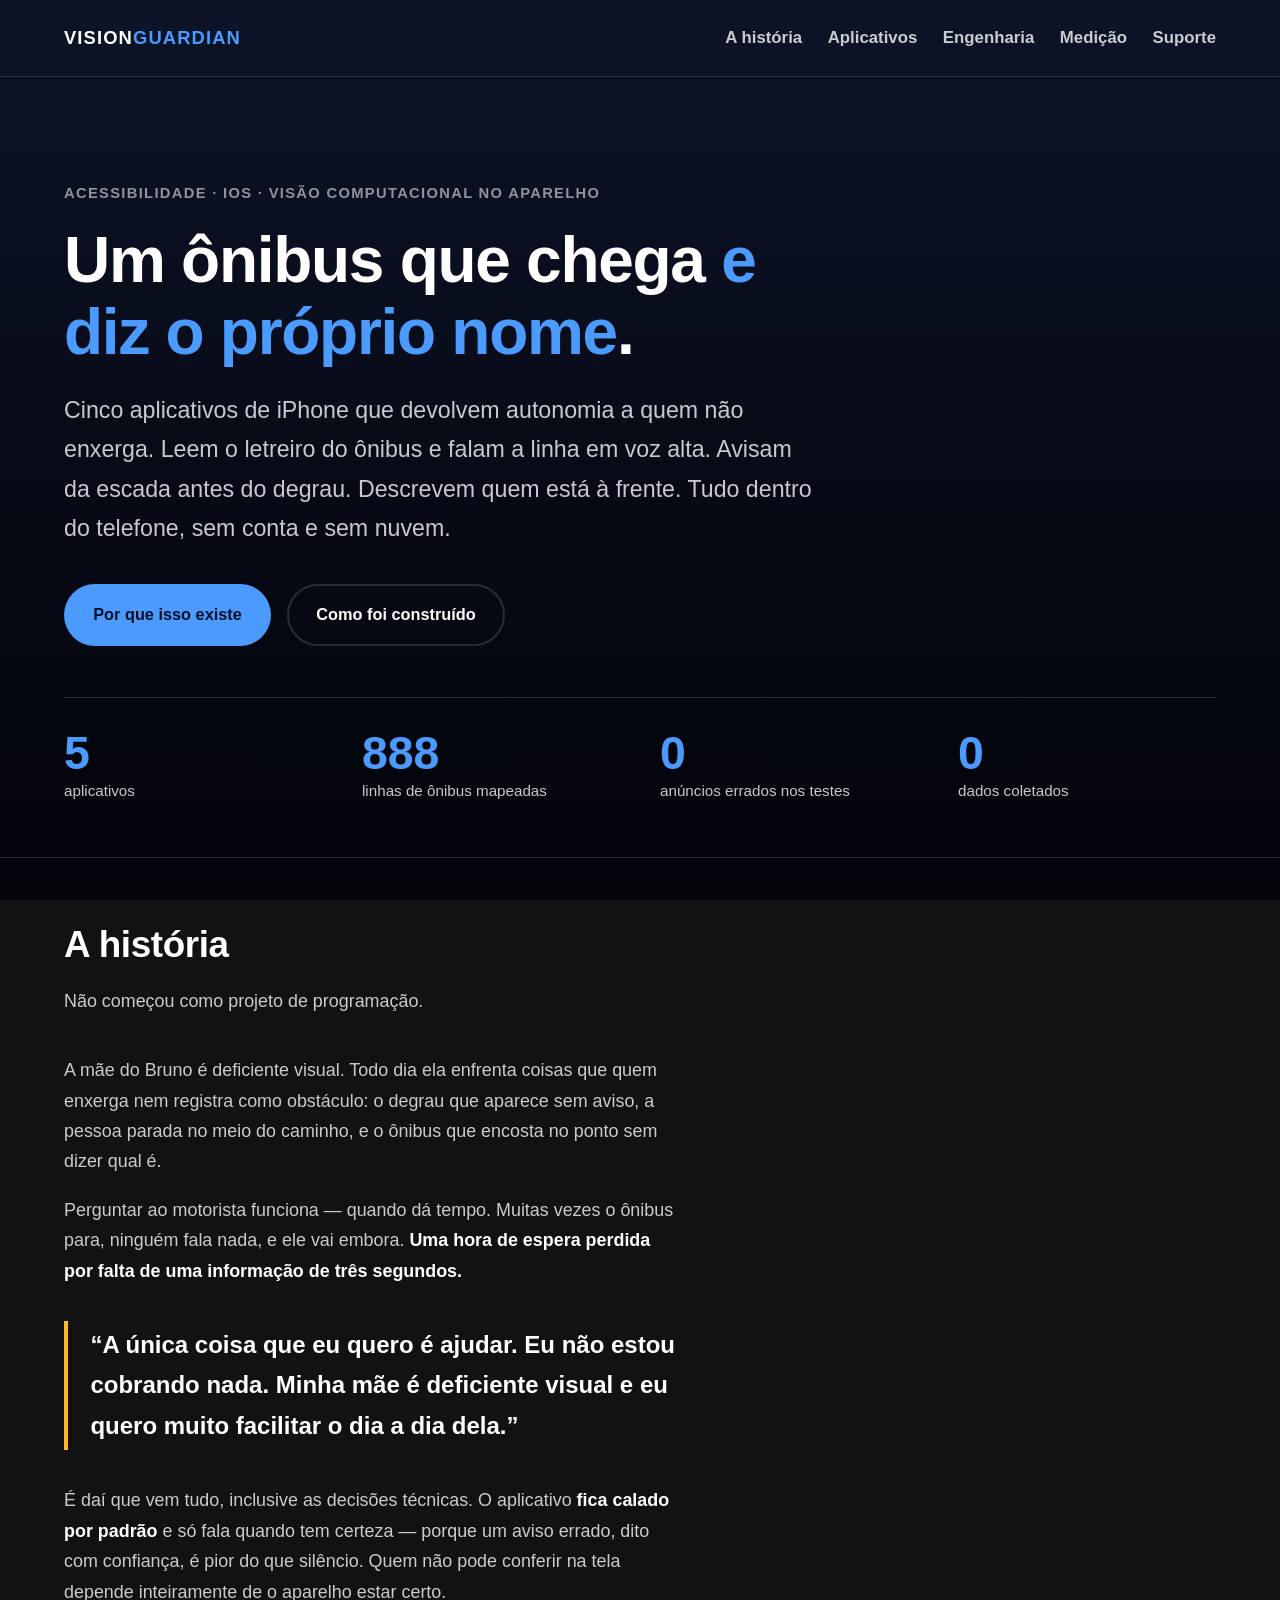
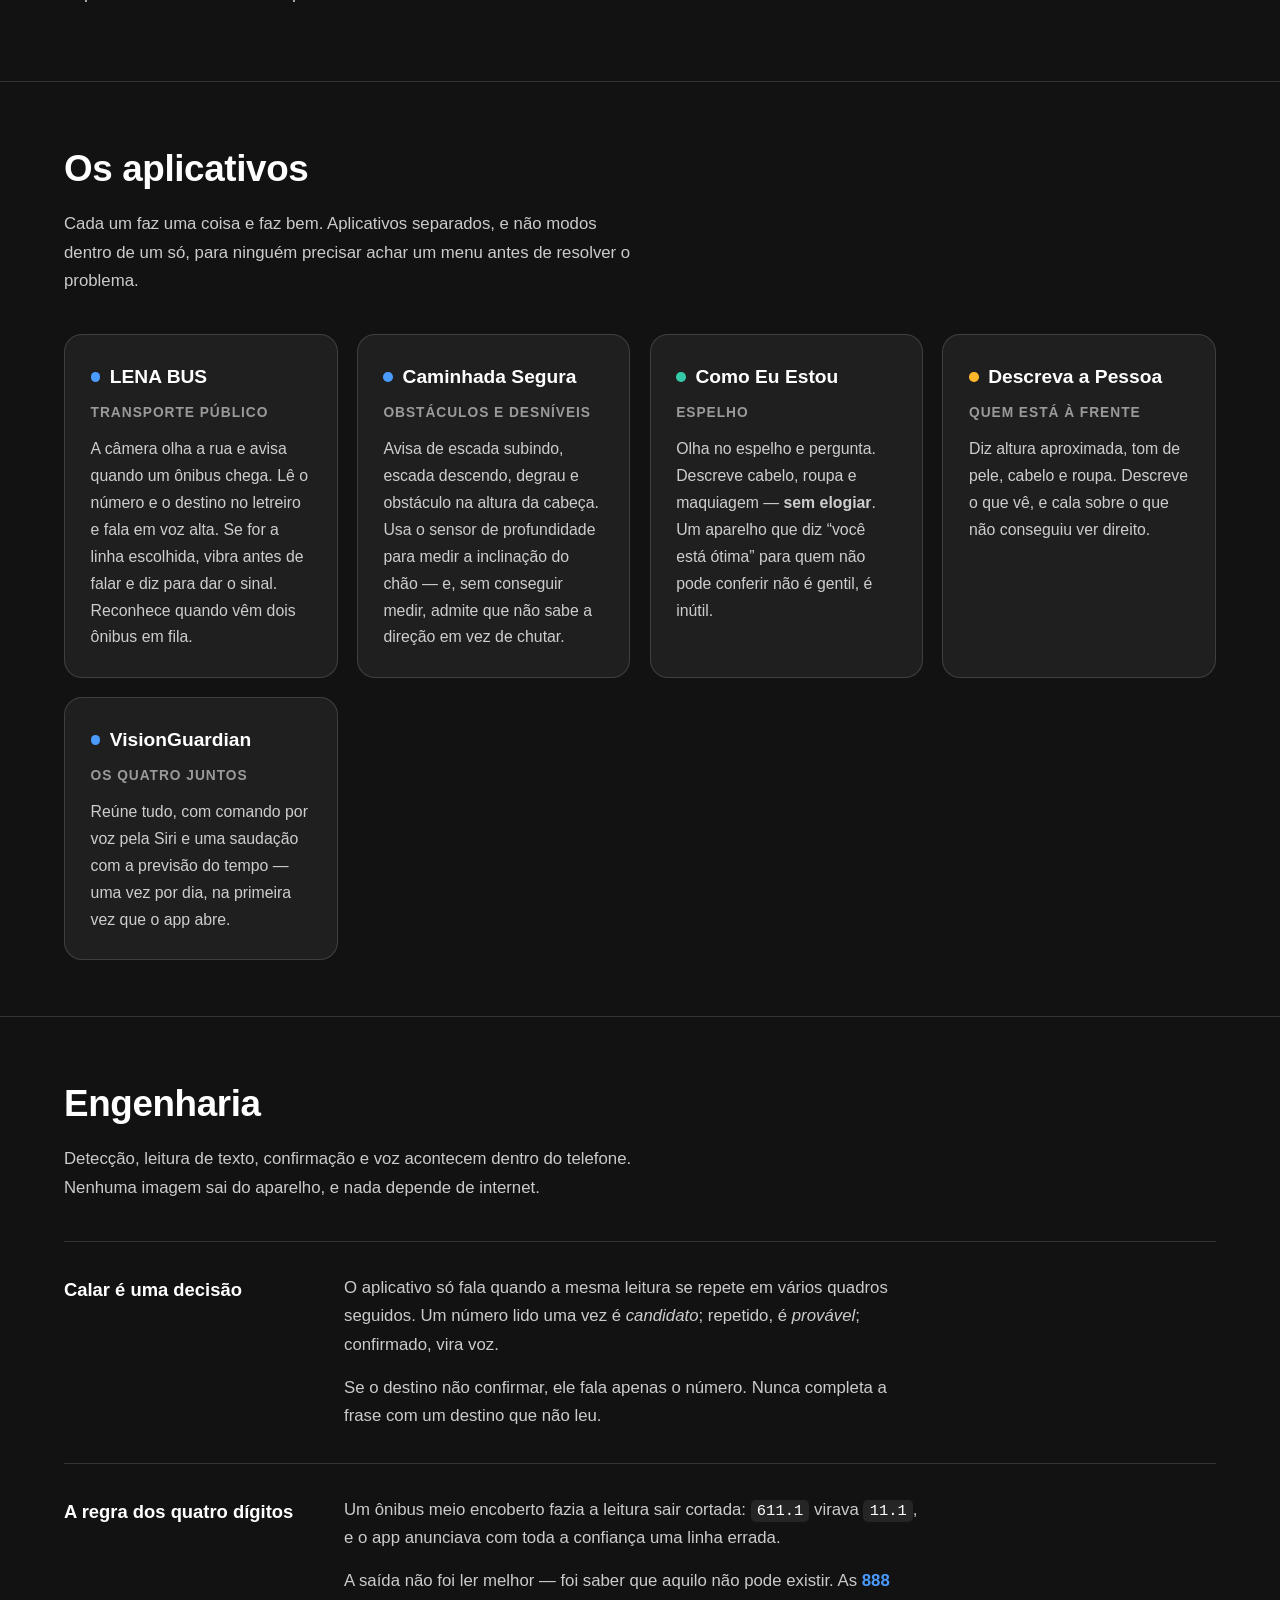
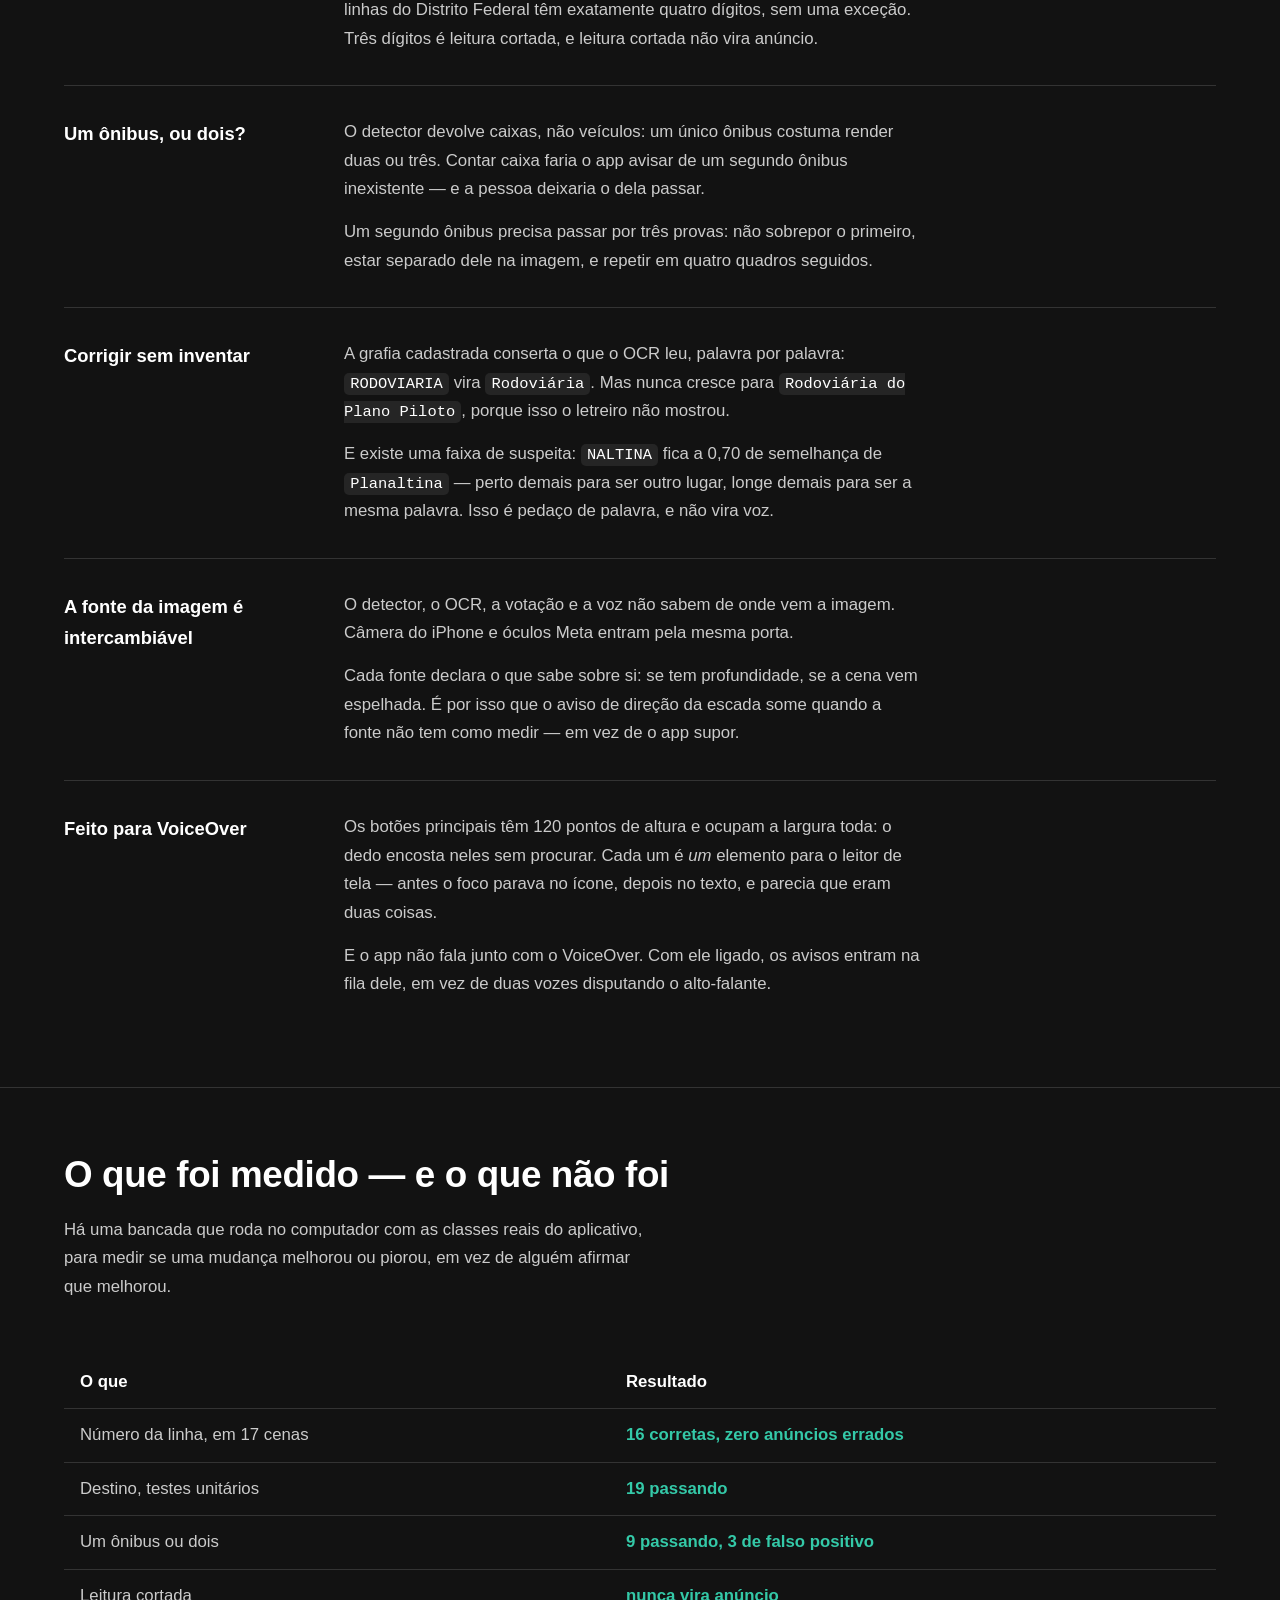
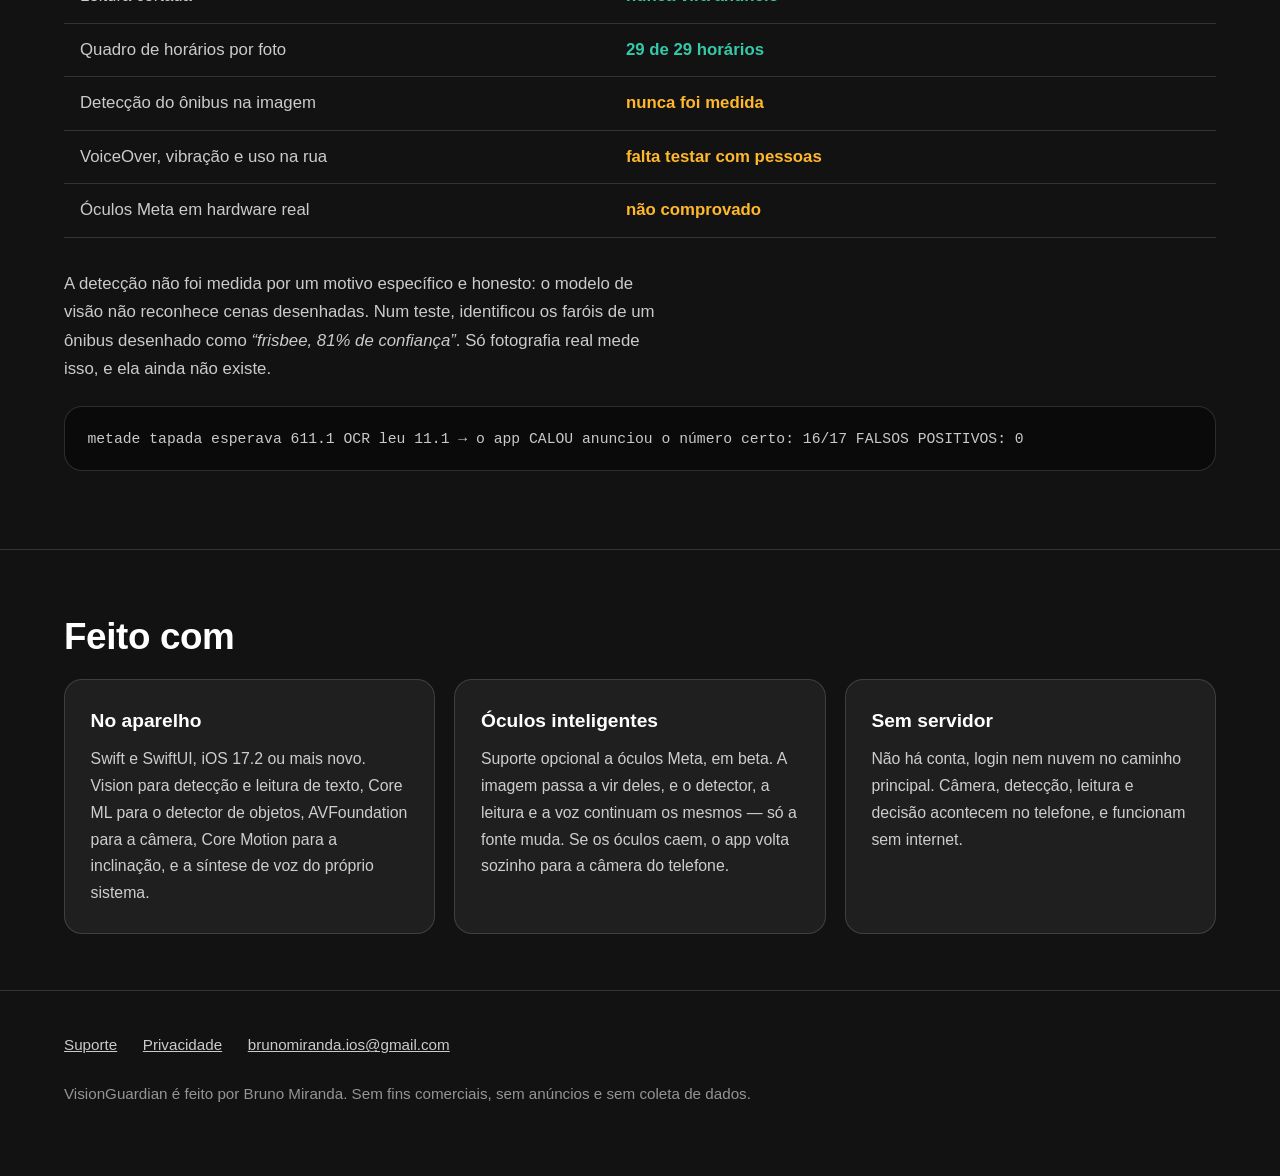
==== index.html @ 2cc9342e "Add files via upload" ====
<!doctype html>
<html lang="pt-BR">
<head>
<meta charset="utf-8">
<meta name="viewport" content="width=device-width, initial-scale=1">
<title>VisionGuardian — tecnologia que devolve autonomia a quem não enxerga</title>
<meta name="description" content="Cinco aplicativos iOS que identificam o ônibus que chega, avisam de escadas, descrevem pessoas e ajudam no espelho. Feitos por Bruno Miranda para a mãe dele.">
<meta name="color-scheme" content="dark">
<meta property="og:title" content="VisionGuardian">
<meta property="og:description" content="Cinco aplicativos iOS que devolvem autonomia a pessoas cegas.">
<link rel="stylesheet" href="estilo.css">
</head>
<body>

<a class="pular" href="#conteudo">Pular para o conteúdo</a>

<header class="topo">
  <div class="envelope">
    <a class="marca" href="/">VISION<span class="destaque">GUARDIAN</span></a>
    <nav aria-label="Principal">
      <ul>
        <li><a href="#historia">A história</a></li>
        <li><a href="#apps">Aplicativos</a></li>
        <li><a href="#engenharia">Engenharia</a></li>
        <li><a href="#medicao">Medição</a></li>
        <li><a href="suporte.html">Suporte</a></li>
      </ul>
    </nav>
  </div>
</header>

<main id="conteudo">

  <section class="abertura">
    <div class="envelope">
      <p class="etiqueta">Acessibilidade · iOS · Visão computacional no aparelho</p>
      <h1>Um ônibus que chega <span class="destaque">e diz o próprio nome</span>.</h1>
      <p class="conduz">
        Cinco aplicativos de iPhone que devolvem autonomia a quem não
        enxerga. Leem o letreiro do ônibus e falam a linha em voz
        alta. Avisam da escada antes do degrau. Descrevem quem está à
        frente. Tudo dentro do telefone, sem conta e sem nuvem.
      </p>
      <div class="botoes">
        <a class="botao botao-cheio" href="#historia">Por que isso existe</a>
        <a class="botao botao-vazio" href="#engenharia">Como foi construído</a>
      </div>

      <ul class="numeros" aria-label="Resumo do projeto">
        <li><strong>5</strong><span>aplicativos</span></li>
        <li><strong>888</strong><span>linhas de ônibus mapeadas</span></li>
        <li><strong>0</strong><span>anúncios errados nos testes</span></li>
        <li><strong>0</strong><span>dados coletados</span></li>
      </ul>
    </div>
  </section>

  <hr class="linha">

  <section id="historia" class="historia">
    <div class="envelope">
      <h2>A história</h2>
      <p class="subtitulo">Não começou como projeto de programação.</p>

      <p>
        A mãe do Bruno é deficiente visual. Todo dia ela enfrenta
        coisas que quem enxerga nem registra como obstáculo: o degrau
        que aparece sem aviso, a pessoa parada no meio do caminho, e
        o ônibus que encosta no ponto sem dizer qual é.
      </p>

      <p>
        Perguntar ao motorista funciona — quando dá tempo. Muitas
        vezes o ônibus para, ninguém fala nada, e ele vai embora.
        <strong>Uma hora de espera perdida por falta de uma
        informação de três segundos.</strong>
      </p>

      <blockquote class="citacao">
        “A única coisa que eu quero é ajudar. Eu não estou cobrando
        nada. Minha mãe é deficiente visual e eu quero muito
        facilitar o dia a dia dela.”
      </blockquote>

      <p>
        É daí que vem tudo, inclusive as decisões técnicas. O
        aplicativo <strong>fica calado por padrão</strong> e só fala
        quando tem certeza — porque um aviso errado, dito com
        confiança, é pior do que silêncio. Quem não pode conferir na
        tela depende inteiramente de o aparelho estar certo.
      </p>
    </div>
  </section>

  <hr class="linha">

  <section id="apps">
    <div class="envelope">
      <h2>Os aplicativos</h2>
      <p class="subtitulo">
        Cada um faz uma coisa e faz bem. Aplicativos separados, e não
        modos dentro de um só, para ninguém precisar achar um menu
        antes de resolver o problema.
      </p>

      <ul class="grade">
        <li class="cartao">
          <h3><span class="marcador m-azul" aria-hidden="true"></span> LENA BUS</h3>
          <p class="papel">Transporte público</p>
          <p>
            A câmera olha a rua e avisa quando um ônibus chega. Lê o
            número e o destino no letreiro e fala em voz alta. Se for
            a linha escolhida, vibra antes de falar e diz para dar o
            sinal. Reconhece quando vêm dois ônibus em fila.
          </p>
        </li>
        <li class="cartao">
          <h3><span class="marcador m-azul" aria-hidden="true"></span> Caminhada Segura</h3>
          <p class="papel">Obstáculos e desníveis</p>
          <p>
            Avisa de escada subindo, escada descendo, degrau e
            obstáculo na altura da cabeça. Usa o sensor de
            profundidade para medir a inclinação do chão — e, sem
            conseguir medir, admite que não sabe a direção em vez de
            chutar.
          </p>
        </li>
        <li class="cartao">
          <h3><span class="marcador m-verde" aria-hidden="true"></span> Como Eu Estou</h3>
          <p class="papel">Espelho</p>
          <p>
            Olha no espelho e pergunta. Descreve cabelo, roupa e
            maquiagem — <strong>sem elogiar</strong>. Um aparelho que
            diz “você está ótima” para quem não pode conferir não é
            gentil, é inútil.
          </p>
        </li>
        <li class="cartao">
          <h3><span class="marcador m-ambar" aria-hidden="true"></span> Descreva a Pessoa</h3>
          <p class="papel">Quem está à frente</p>
          <p>
            Diz altura aproximada, tom de pele, cabelo e roupa.
            Descreve o que vê, e cala sobre o que não conseguiu ver
            direito.
          </p>
        </li>
        <li class="cartao">
          <h3><span class="marcador m-azul" aria-hidden="true"></span> VisionGuardian</h3>
          <p class="papel">Os quatro juntos</p>
          <p>
            Reúne tudo, com comando por voz pela Siri e uma saudação
            com a previsão do tempo — uma vez por dia, na primeira
            vez que o app abre.
          </p>
        </li>
      </ul>
    </div>
  </section>

  <hr class="linha">

  <section id="engenharia">
    <div class="envelope">
      <h2>Engenharia</h2>
      <p class="subtitulo">
        Detecção, leitura de texto, confirmação e voz acontecem
        dentro do telefone. Nenhuma imagem sai do aparelho, e nada
        depende de internet.
      </p>

      <div class="decisao">
        <h3>Calar é uma decisão</h3>
        <div>
          <p>
            O aplicativo só fala quando a mesma leitura se repete em
            vários quadros seguidos. Um número lido uma vez é
            <em>candidato</em>; repetido, é <em>provável</em>;
            confirmado, vira voz.
          </p>
          <p>
            Se o destino não confirmar, ele fala apenas o número.
            Nunca completa a frase com um destino que não leu.
          </p>
        </div>
      </div>

      <div class="decisao">
        <h3>A regra dos quatro dígitos</h3>
        <div>
          <p>
            Um ônibus meio encoberto fazia a leitura sair cortada:
            <code>611.1</code> virava <code>11.1</code>, e o app
            anunciava com toda a confiança uma linha errada.
          </p>
          <p>
            A saída não foi ler melhor — foi saber que aquilo não pode
            existir. As <span class="numero">888</span> linhas do
            Distrito Federal têm exatamente quatro dígitos, sem uma
            exceção. Três dígitos é leitura cortada, e leitura cortada
            não vira anúncio.
          </p>
        </div>
      </div>

      <div class="decisao">
        <h3>Um ônibus, ou dois?</h3>
        <div>
          <p>
            O detector devolve caixas, não veículos: um único ônibus
            costuma render duas ou três. Contar caixa faria o app
            avisar de um segundo ônibus inexistente — e a pessoa
            deixaria o dela passar.
          </p>
          <p>
            Um segundo ônibus precisa passar por três provas: não
            sobrepor o primeiro, estar separado dele na imagem, e
            repetir em quatro quadros seguidos.
          </p>
        </div>
      </div>

      <div class="decisao">
        <h3>Corrigir sem inventar</h3>
        <div>
          <p>
            A grafia cadastrada conserta o que o OCR leu, palavra por
            palavra: <code>RODOVIARIA</code> vira
            <code>Rodoviária</code>. Mas nunca cresce para
            <code>Rodoviária do Plano Piloto</code>, porque isso o
            letreiro não mostrou.
          </p>
          <p>
            E existe uma faixa de suspeita: <code>NALTINA</code> fica
            a 0,70 de semelhança de <code>Planaltina</code> — perto
            demais para ser outro lugar, longe demais para ser a
            mesma palavra. Isso é pedaço de palavra, e não vira voz.
          </p>
        </div>
      </div>

      <div class="decisao">
        <h3>A fonte da imagem é intercambiável</h3>
        <div>
          <p>
            O detector, o OCR, a votação e a voz não sabem de onde
            vem a imagem. Câmera do iPhone e óculos Meta entram pela
            mesma porta.
          </p>
          <p>
            Cada fonte declara o que sabe sobre si: se tem
            profundidade, se a cena vem espelhada. É por isso que o
            aviso de direção da escada some quando a fonte não tem
            como medir — em vez de o app supor.
          </p>
        </div>
      </div>

      <div class="decisao">
        <h3>Feito para VoiceOver</h3>
        <div>
          <p>
            Os botões principais têm 120 pontos de altura e ocupam a
            largura toda: o dedo encosta neles sem procurar. Cada um
            é <em>um</em> elemento para o leitor de tela — antes o
            foco parava no ícone, depois no texto, e parecia que eram
            duas coisas.
          </p>
          <p>
            E o app não fala junto com o VoiceOver. Com ele ligado,
            os avisos entram na fila dele, em vez de duas vozes
            disputando o alto-falante.
          </p>
        </div>
      </div>
    </div>
  </section>

  <hr class="linha">

  <section id="medicao">
    <div class="envelope">
      <h2>O que foi medido — e o que não foi</h2>
      <p class="subtitulo">
        Há uma bancada que roda no computador com as classes reais do
        aplicativo, para medir se uma mudança melhorou ou piorou, em
        vez de alguém afirmar que melhorou.
      </p>

      <div class="rolagem">
        <table>
          <thead>
            <tr><th scope="col">O que</th><th scope="col">Resultado</th></tr>
          </thead>
          <tbody>
            <tr><td>Número da linha, em 17 cenas</td><td class="certo">16 corretas, zero anúncios errados</td></tr>
            <tr><td>Destino, testes unitários</td><td class="certo">19 passando</td></tr>
            <tr><td>Um ônibus ou dois</td><td class="certo">9 passando, 3 de falso positivo</td></tr>
            <tr><td>Leitura cortada</td><td class="certo">nunca vira anúncio</td></tr>
            <tr><td>Quadro de horários por foto</td><td class="certo">29 de 29 horários</td></tr>
            <tr><td>Detecção do ônibus na imagem</td><td class="falta">nunca foi medida</td></tr>
            <tr><td>VoiceOver, vibração e uso na rua</td><td class="falta">falta testar com pessoas</td></tr>
            <tr><td>Óculos Meta em hardware real</td><td class="falta">não comprovado</td></tr>
          </tbody>
        </table>
      </div>

      <p style="max-width:64ch; color:var(--apoio); margin-top:2rem;">
        A detecção não foi medida por um motivo específico e honesto:
        o modelo de visão não reconhece cenas desenhadas. Num teste,
        identificou os faróis de um ônibus desenhado como
        <em>“frisbee, 81% de confiança”</em>. Só fotografia real mede
        isso, e ela ainda não existe.
      </p>

      <div class="saida">
metade tapada     esperava 611.1     OCR leu 11.1     →  o app CALOU

anunciou o número certo:   16/17
FALSOS POSITIVOS:          0
      </div>
    </div>
  </section>

  <hr class="linha">

  <section id="tecnico">
    <div class="envelope">
      <h2>Feito com</h2>
      <ul class="grade">
        <li class="cartao">
          <h3>No aparelho</h3>
          <p>
            Swift e SwiftUI, iOS 17.2 ou mais novo. Vision para
            detecção e leitura de texto, Core ML para o detector de
            objetos, AVFoundation para a câmera, Core Motion para a
            inclinação, e a síntese de voz do próprio sistema.
          </p>
        </li>
        <li class="cartao">
          <h3>Óculos inteligentes</h3>
          <p>
            Suporte opcional a óculos Meta, em beta. A imagem passa a
            vir deles, e o detector, a leitura e a voz continuam os
            mesmos — só a fonte muda. Se os óculos caem, o app volta
            sozinho para a câmera do telefone.
          </p>
        </li>
        <li class="cartao">
          <h3>Sem servidor</h3>
          <p>
            Não há conta, login nem nuvem no caminho principal.
            Câmera, detecção, leitura e decisão acontecem no
            telefone, e funcionam sem internet.
          </p>
        </li>
      </ul>
    </div>
  </section>

</main>

<footer class="rodape">
  <div class="envelope">
    <ul>
      <li><a href="suporte.html">Suporte</a></li>
      <li><a href="privacy.html">Privacidade</a></li>
      <li><a href="mailto:brunomiranda.ios@gmail.com">brunomiranda.ios@gmail.com</a></li>
    </ul>
    <p>
      VisionGuardian é feito por Bruno Miranda. Sem fins comerciais,
      sem anúncios e sem coleta de dados.
    </p>
  </div>
</footer>

</body>
</html>
---- estilo.css ----
/* =====================================
   LENA BUS — estilo do site
   =====================================

   Um site sobre acessibilidade que não fosse acessível
   seria uma contradição. Então: contraste alto, foco
   visível, ordem de leitura que faz sentido sem enxergar,
   e nada que dependa só de cor.
*/

:root {
  --ceu-topo: #0d1428;
  --ceu-meio: #070a16;
  --ceu-fim:  #03040a;

  --texto:    #ffffff;
  --apoio:    rgba(255, 255, 255, 0.78);
  --fraco:    rgba(255, 255, 255, 0.55);

  --azul:     #4b9bff;
  --verde:    #34c9a8;
  --ambar:    #ffb829;

  --cartao:   rgba(255, 255, 255, 0.06);
  --borda:    rgba(255, 255, 255, 0.14);

  --largura:  min(72rem, 92vw);
  --raio:     18px;
}

* { box-sizing: border-box; }

html { scroll-behavior: smooth; }

@media (prefers-reduced-motion: reduce) {
  html { scroll-behavior: auto; }
  * { animation: none !important; transition: none !important; }
}

body {
  margin: 0;
  background: linear-gradient(180deg,
    var(--ceu-topo) 0%,
    var(--ceu-meio) 55%,
    var(--ceu-fim) 100%) no-repeat;
  background-attachment: fixed;
  color: var(--texto);
  font-family: -apple-system, BlinkMacSystemFont, "Segoe UI",
               Roboto, "Helvetica Neue", Arial, sans-serif;
  font-size: 1.05rem;
  line-height: 1.7;
  -webkit-font-smoothing: antialiased;
}

/* O primeiro elemento focável leva direto ao conteúdo.
   Quem navega por teclado ou leitor de tela não precisa
   passar pelo menu inteiro em toda página. */
.pular {
  position: absolute;
  left: -9999px;
  top: 0;
  background: var(--azul);
  color: #001026;
  padding: 0.9rem 1.4rem;
  font-weight: 700;
  border-radius: 0 0 var(--raio) 0;
  z-index: 100;
}
.pular:focus { left: 0; }

:focus-visible {
  outline: 3px solid var(--ambar);
  outline-offset: 3px;
  border-radius: 4px;
}

.envelope { width: var(--largura); margin: 0 auto; }

/* ---------- CABECALHO ---------- */

.topo {
  padding: 1.4rem 0;
  border-bottom: 1px solid var(--borda);
}

.topo .envelope {
  display: flex;
  flex-wrap: wrap;
  gap: 1rem 2rem;
  align-items: center;
  justify-content: space-between;
}

.marca {
  font-weight: 800;
  font-size: 1.15rem;
  letter-spacing: 0.06em;
  color: var(--texto);
  text-decoration: none;
}

.topo nav ul {
  display: flex;
  flex-wrap: wrap;
  gap: 1.6rem;
  list-style: none;
  margin: 0;
  padding: 0;
}

.topo nav a {
  color: var(--apoio);
  text-decoration: none;
  font-weight: 600;
  padding: 0.3rem 0;
  border-bottom: 2px solid transparent;
}

.topo nav a:hover,
.topo nav a:focus-visible { color: var(--texto); border-bottom-color: var(--azul); }

/* ---------- ABERTURA ---------- */

.abertura { padding: clamp(3rem, 9vw, 6.5rem) 0 3.5rem; }

.abertura h1 {
  font-size: clamp(2.2rem, 6.5vw, 4rem);
  line-height: 1.12;
  margin: 0 0 1.4rem;
  font-weight: 800;
  letter-spacing: -0.02em;
  max-width: 20ch;
}

.abertura .conduz {
  font-size: clamp(1.15rem, 2.4vw, 1.45rem);
  color: var(--apoio);
  max-width: 58ch;
  margin: 0 0 2.2rem;
}

.destaque { color: var(--azul); }

.botoes { display: flex; flex-wrap: wrap; gap: 1rem; }

.botao {
  display: inline-block;
  padding: 0.95rem 1.7rem;
  border-radius: 999px;
  font-weight: 700;
  text-decoration: none;
  border: 2px solid transparent;
  font-size: 1.02rem;
}

.botao-cheio { background: var(--azul); color: #001026; }
.botao-cheio:hover, .botao-cheio:focus-visible { background: #6fb0ff; }

.botao-vazio { border-color: var(--borda); color: var(--texto); }
.botao-vazio:hover, .botao-vazio:focus-visible { border-color: var(--azul); }

/* ---------- SECOES ---------- */

section { padding: 3.5rem 0; }

section > .envelope > h2 {
  font-size: clamp(1.6rem, 3.4vw, 2.3rem);
  margin: 0 0 0.6rem;
  letter-spacing: -0.01em;
}

.subtitulo {
  color: var(--apoio);
  max-width: 62ch;
  margin: 0 0 2.4rem;
}

.linha { border: 0; border-top: 1px solid var(--borda); margin: 0; }

/* ---------- HISTORIA ---------- */

.historia p {
  max-width: 62ch;
  font-size: 1.12rem;
  color: var(--apoio);
}

.historia p strong { color: var(--texto); font-weight: 600; }

.citacao {
  border-left: 4px solid var(--ambar);
  padding: 0.2rem 0 0.2rem 1.4rem;
  margin: 2.2rem 0;
  font-size: clamp(1.15rem, 2.6vw, 1.5rem);
  color: var(--texto);
  font-weight: 600;
  max-width: 46ch;
}

/* ---------- GRADE ---------- */

.grade {
  display: grid;
  gap: 1.2rem;
  grid-template-columns: repeat(auto-fit, minmax(min(100%, 17rem), 1fr));
  list-style: none;
  padding: 0;
  margin: 0;
}

.cartao {
  background: var(--cartao);
  border: 1px solid var(--borda);
  border-radius: var(--raio);
  padding: 1.6rem;
}

.cartao h3 {
  margin: 0 0 0.5rem;
  font-size: 1.2rem;
  display: flex;
  align-items: center;
  gap: 0.6rem;
}

.cartao p { margin: 0; color: var(--apoio); font-size: 0.99rem; }

.marcador {
  width: 0.6rem; height: 0.6rem; border-radius: 50%;
  flex: 0 0 auto;
}
.m-azul  { background: var(--azul); }
.m-verde { background: var(--verde); }
.m-ambar { background: var(--ambar); }

/* ---------- DECISOES ---------- */

.decisao {
  border-top: 1px solid var(--borda);
  padding: 2rem 0;
  display: grid;
  gap: 0.6rem 2.5rem;
  grid-template-columns: minmax(0, 1fr);
}

@media (min-width: 46rem) {
  .decisao { grid-template-columns: minmax(0, 15rem) minmax(0, 1fr); }
}

.decisao h3 { margin: 0; font-size: 1.15rem; }
.decisao p { margin: 0; color: var(--apoio); max-width: 62ch; }
.decisao p + p { margin-top: 0.9rem; }

.numero {
  font-variant-numeric: tabular-nums;
  font-weight: 800;
  color: var(--azul);
}

/* ---------- TABELA ---------- */

.rolagem { overflow-x: auto; }

table {
  border-collapse: collapse;
  width: 100%;
  min-width: 30rem;
  margin-top: 1rem;
}

th, td {
  text-align: left;
  padding: 0.75rem 1rem;
  border-bottom: 1px solid var(--borda);
}

th { color: var(--texto); font-weight: 700; }
td { color: var(--apoio); }
td.certo { color: var(--verde); font-weight: 600; }
td.falta { color: var(--ambar); font-weight: 600; }

/* ---------- CODIGO ---------- */

.saida {
  background: rgba(0, 0, 0, 0.42);
  border: 1px solid var(--borda);
  border-radius: var(--raio);
  padding: 1.2rem 1.4rem;
  overflow-x: auto;
  font-family: ui-monospace, SFMono-Regular, Menlo, Consolas, monospace;
  font-size: 0.92rem;
  line-height: 1.65;
  color: var(--apoio);
  margin: 1.4rem 0;
}

/* ---------- RODAPE ---------- */

.rodape {
  border-top: 1px solid var(--borda);
  padding: 2.6rem 0 3.4rem;
  color: var(--fraco);
  font-size: 0.95rem;
}

.rodape a { color: var(--apoio); }

.rodape ul {
  display: flex; flex-wrap: wrap; gap: 1.6rem;
  list-style: none; padding: 0; margin: 0 0 1.4rem;
}

a { color: var(--azul); }

/* ---------- PAGINAS DE TEXTO ---------- */

.documento { padding: 3rem 0 4rem; }
.documento h1 { font-size: clamp(1.9rem, 4.5vw, 2.6rem); margin: 0 0 0.4rem; }
.documento .data { color: var(--fraco); margin: 0 0 2.5rem; }
.documento h2 { font-size: 1.35rem; margin: 2.6rem 0 0.7rem; }
.documento p, .documento li { color: var(--apoio); max-width: 68ch; }
.documento li { margin-bottom: 0.5rem; }

/* ---------- ACRESCENTADO PARA O VISIONGUARDIAN ---------- */

.etiqueta {
  color: var(--fraco);
  font-size: 0.92rem;
  letter-spacing: 0.09em;
  text-transform: uppercase;
  font-weight: 700;
  margin: 0 0 1.2rem;
}

/* Os números do topo. Cada um é um item de lista de verdade,
   para o leitor de tela anunciar "lista com 4 itens" e a
   pessoa saber quanta coisa vem pela frente. */
.numeros {
  list-style: none;
  padding: 0;
  margin: 3.2rem 0 0;
  display: grid;
  gap: 1.6rem 2.5rem;
  grid-template-columns: repeat(auto-fit, minmax(min(100%, 9rem), 1fr));
  border-top: 1px solid var(--borda);
  padding-top: 2rem;
}

.numeros li { display: flex; flex-direction: column; gap: 0.2rem; }

.numeros strong {
  font-size: clamp(2rem, 5vw, 2.9rem);
  font-weight: 800;
  line-height: 1;
  color: var(--azul);
  font-variant-numeric: tabular-nums;
}

.numeros span {
  color: var(--apoio);
  font-size: 0.95rem;
  line-height: 1.4;
}

.papel {
  color: var(--fraco) !important;
  font-size: 0.86rem !important;
  text-transform: uppercase;
  letter-spacing: 0.07em;
  font-weight: 700;
  margin: 0 0 0.7rem !important;
}

code {
  font-family: ui-monospace, SFMono-Regular, Menlo, Consolas, monospace;
  font-size: 0.92em;
  background: rgba(255, 255, 255, 0.08);
  padding: 0.12em 0.4em;
  border-radius: 5px;
  color: var(--texto);
}

.marca .destaque { color: var(--azul); }

.cartao { transition: border-color 0.2s ease, transform 0.2s ease; }
.cartao:hover { border-color: rgba(255, 255, 255, 0.3); }

@media (prefers-reduced-motion: reduce) {
  .cartao { transition: none; }
}
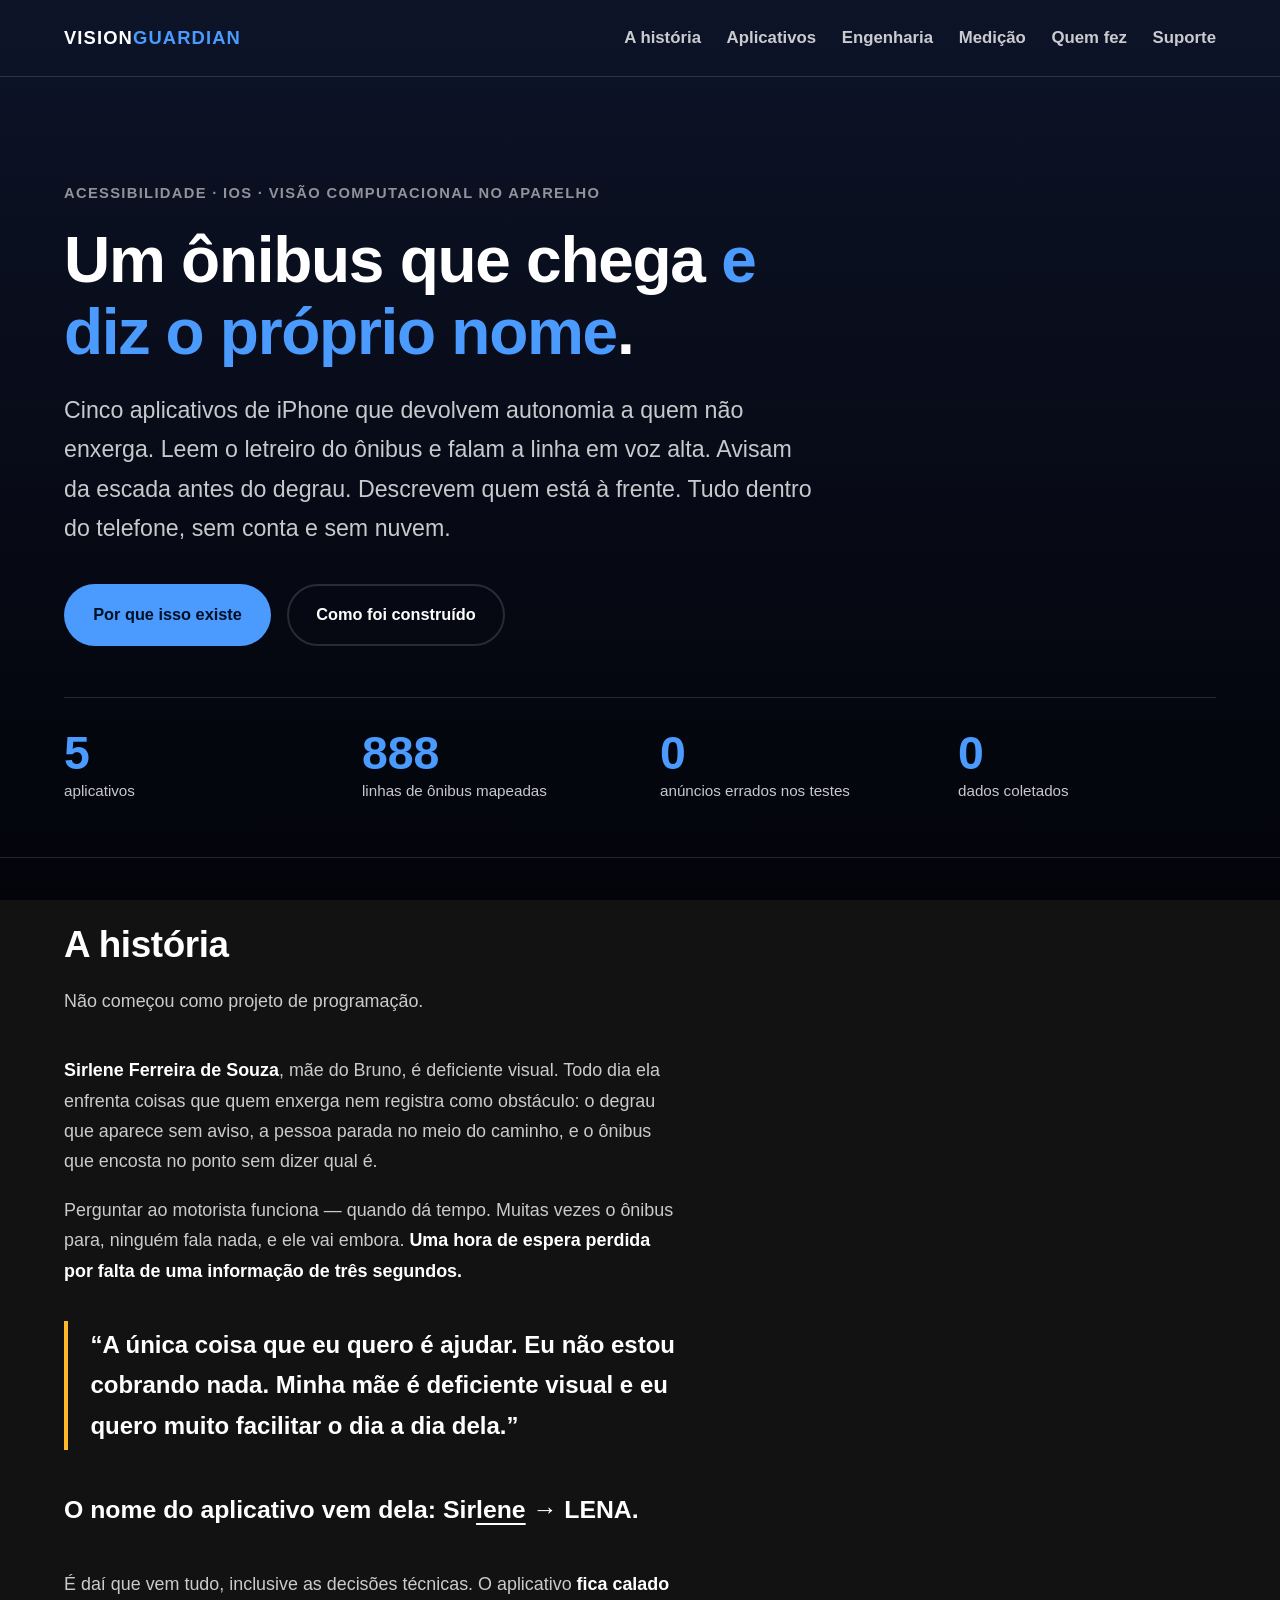
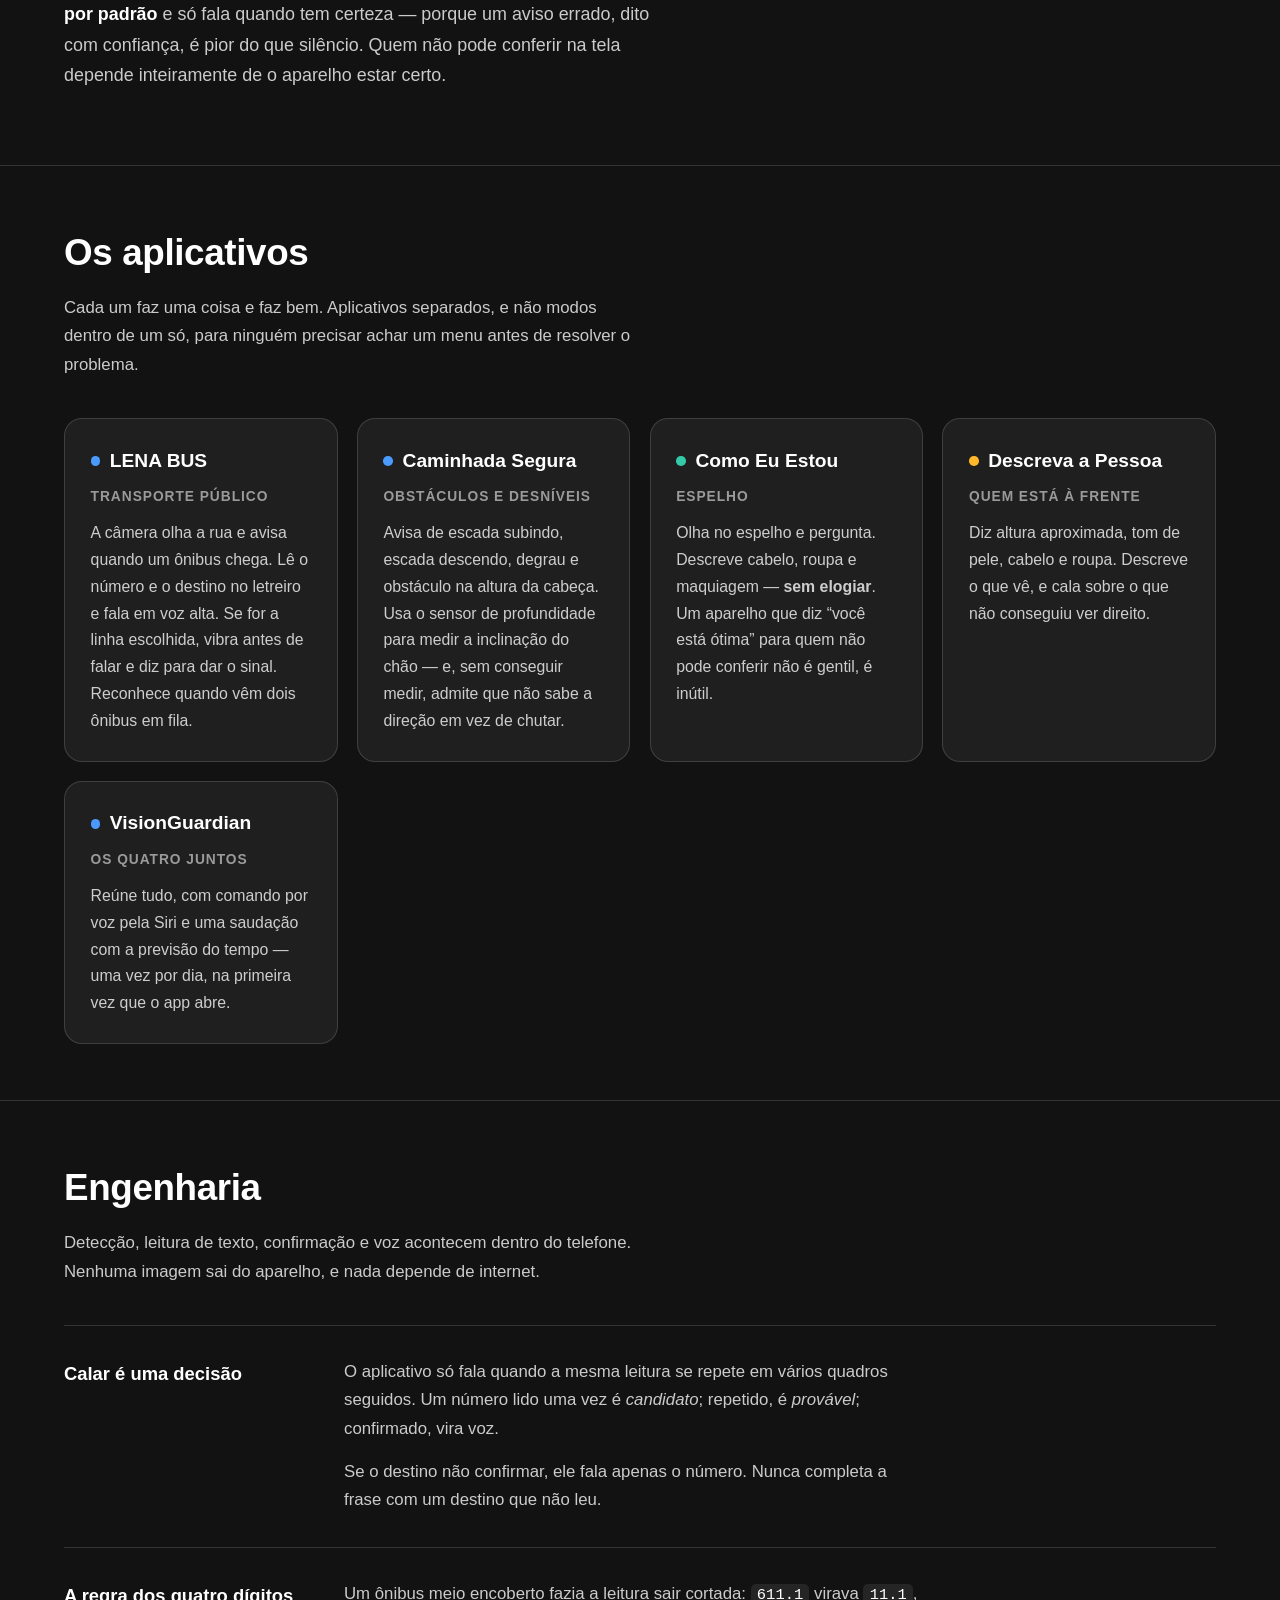
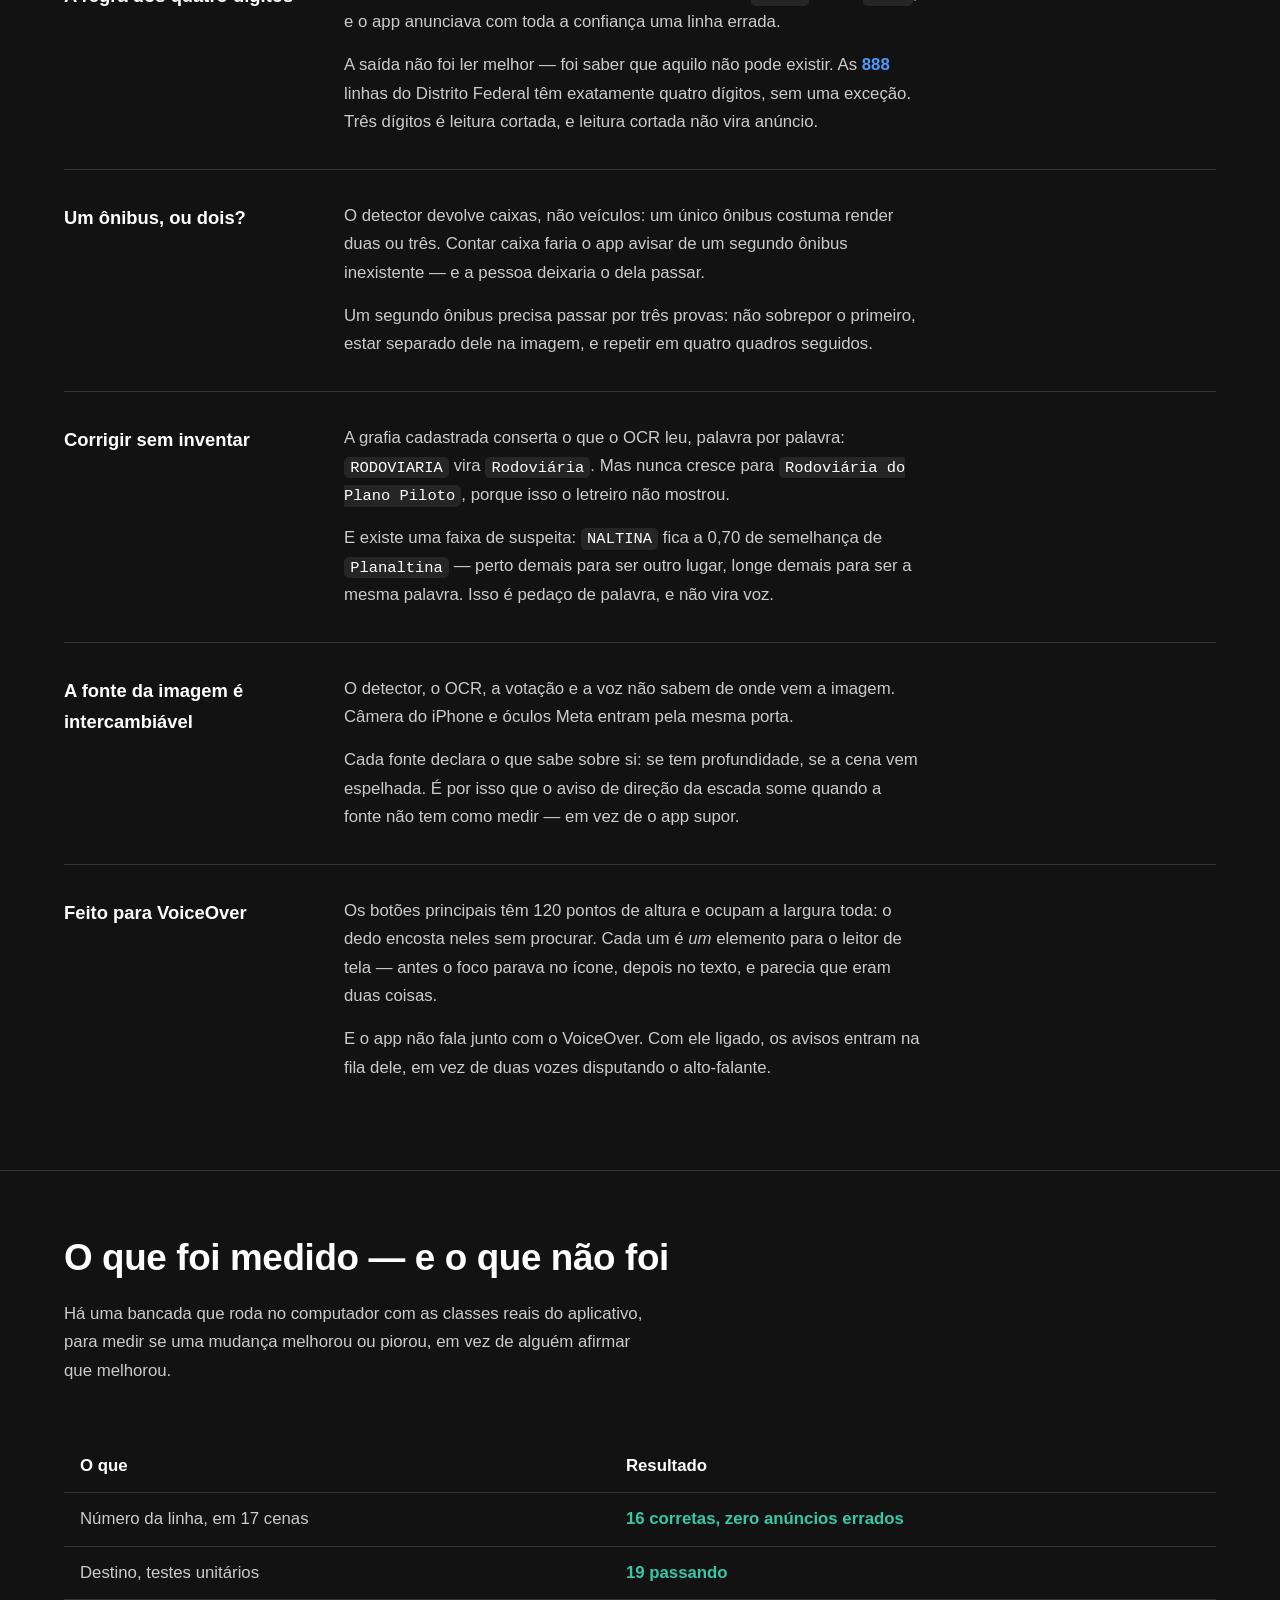
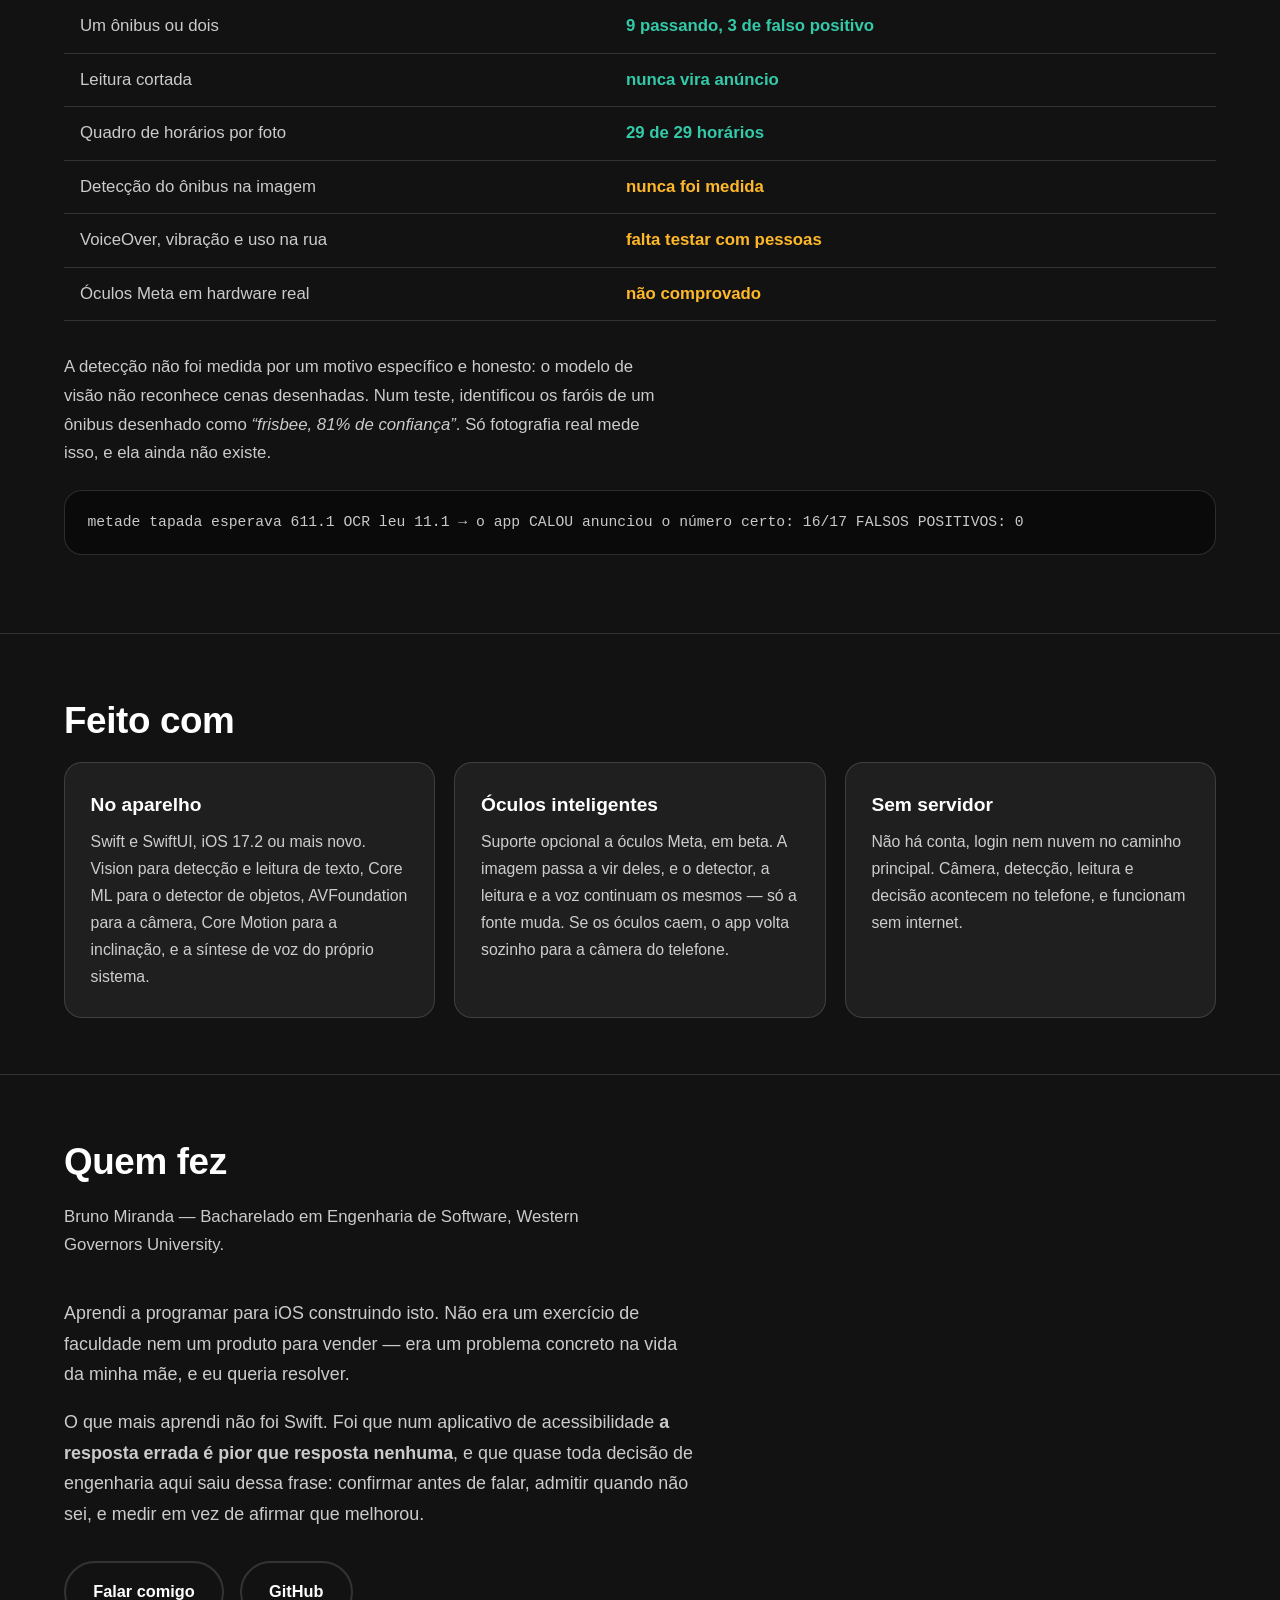
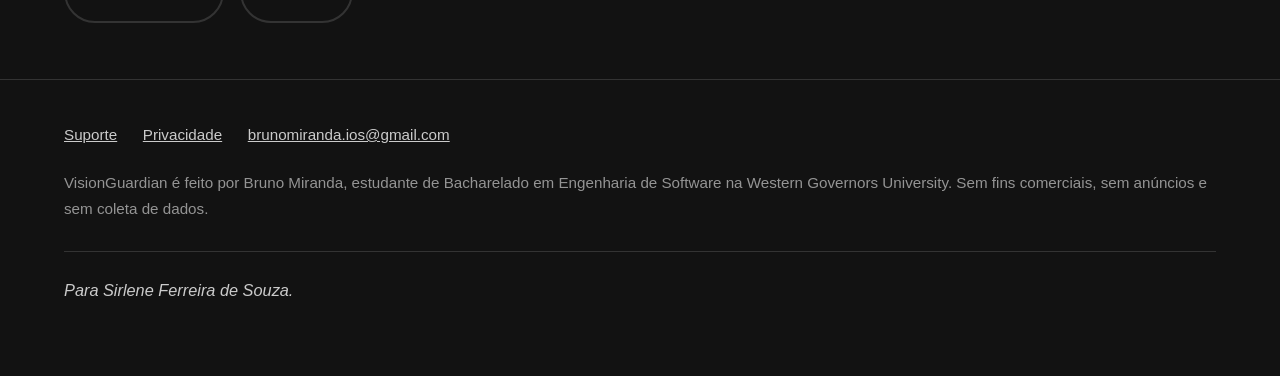
==== commit 061bef0f: "Add files via upload" ====
--- a/index.html
+++ b/index.html
@@ -23,6 +23,7 @@
         <li><a href="#apps">Aplicativos</a></li>
         <li><a href="#engenharia">Engenharia</a></li>
         <li><a href="#medicao">Medição</a></li>
+        <li><a href="#quem">Quem fez</a></li>
         <li><a href="suporte.html">Suporte</a></li>
       </ul>
     </nav>
@@ -63,7 +64,8 @@
       <p class="subtitulo">Não começou como projeto de programação.</p>
 
       <p>
-        A mãe do Bruno é deficiente visual. Todo dia ela enfrenta
+        <strong>Sirlene Ferreira de Souza</strong>, mãe do Bruno, é
+        deficiente visual. Todo dia ela enfrenta
         coisas que quem enxerga nem registra como obstáculo: o degrau
         que aparece sem aviso, a pessoa parada no meio do caminho, e
         o ônibus que encosta no ponto sem dizer qual é.
@@ -81,6 +83,11 @@
         nada. Minha mãe é deficiente visual e eu quero muito
         facilitar o dia a dia dela.”
       </blockquote>
+
+      <p class="nome-dela">
+        O nome do aplicativo vem dela: <strong>Sir<em>lene</em></strong>
+        &rarr; <strong>LENA</strong>.
+      </p>
 
       <p>
         É daí que vem tudo, inclusive as decisões técnicas. O
@@ -357,6 +364,39 @@
     </div>
   </section>
 
+  <hr class="linha">
+
+  <section id="quem">
+    <div class="envelope">
+      <h2>Quem fez</h2>
+      <p class="subtitulo">
+        Bruno Miranda &mdash; Bacharelado em Engenharia de Software,
+        Western Governors University.
+      </p>
+
+      <p class="historia" style="max-width:64ch; color:var(--apoio); font-size:1.12rem;">
+        Aprendi a programar para iOS construindo isto. Não era um
+        exercício de faculdade nem um produto para vender — era
+        um problema concreto na vida da minha mãe, e eu queria
+        resolver.
+      </p>
+
+      <p class="historia" style="max-width:64ch; color:var(--apoio); font-size:1.12rem;">
+        O que mais aprendi não foi Swift. Foi que num aplicativo
+        de acessibilidade <strong>a resposta errada é pior que
+        resposta nenhuma</strong>, e que quase toda decisão de
+        engenharia aqui saiu dessa frase: confirmar antes de
+        falar, admitir quando não sei, e medir em vez de
+        afirmar que melhorou.
+      </p>
+
+      <div class="botoes" style="margin-top:2rem;">
+        <a class="botao botao-vazio" href="mailto:brunomiranda.ios@gmail.com">Falar comigo</a>
+        <a class="botao botao-vazio" href="https://github.com/brunobsbjj-png">GitHub</a>
+      </div>
+    </div>
+  </section>
+
 </main>
 
 <footer class="rodape">
@@ -367,9 +407,12 @@
       <li><a href="mailto:brunomiranda.ios@gmail.com">brunomiranda.ios@gmail.com</a></li>
     </ul>
     <p>
-      VisionGuardian é feito por Bruno Miranda. Sem fins comerciais,
+      VisionGuardian é feito por Bruno Miranda, estudante de
+      Bacharelado em Engenharia de Software na Western Governors
+      University. Sem fins comerciais,
       sem anúncios e sem coleta de dados.
     </p>
+    <p class="dedicatoria">Para Sirlene Ferreira de Souza.</p>
   </div>
 </footer>
 
--- a/estilo.css
+++ b/estilo.css
@@ -388,3 +388,26 @@
 @media (prefers-reduced-motion: reduce) {
   .cartao { transition: none; }
 }
+
+/* A dedicatória fecha a página. Discreta de propósito:
+   é uma frase para uma pessoa, não um selo de marketing. */
+.dedicatoria {
+  margin-top: 1.8rem;
+  padding-top: 1.6rem;
+  border-top: 1px solid var(--borda);
+  color: var(--apoio);
+  font-style: italic;
+  font-size: 1.02rem;
+}
+
+/* De onde vem o nome. Uma linha só, destacada — é o ponto
+   em que o projeto e a pessoa se encontram. */
+.nome-dela {
+  font-size: clamp(1.2rem, 2.8vw, 1.55rem) !important;
+  color: var(--texto) !important;
+  font-weight: 600;
+  margin: 2.4rem 0 !important;
+}
+
+.nome-dela strong { color: var(--ambar); font-weight: 700; }
+.nome-dela em { font-style: normal; text-decoration: underline; text-underline-offset: 5px; }
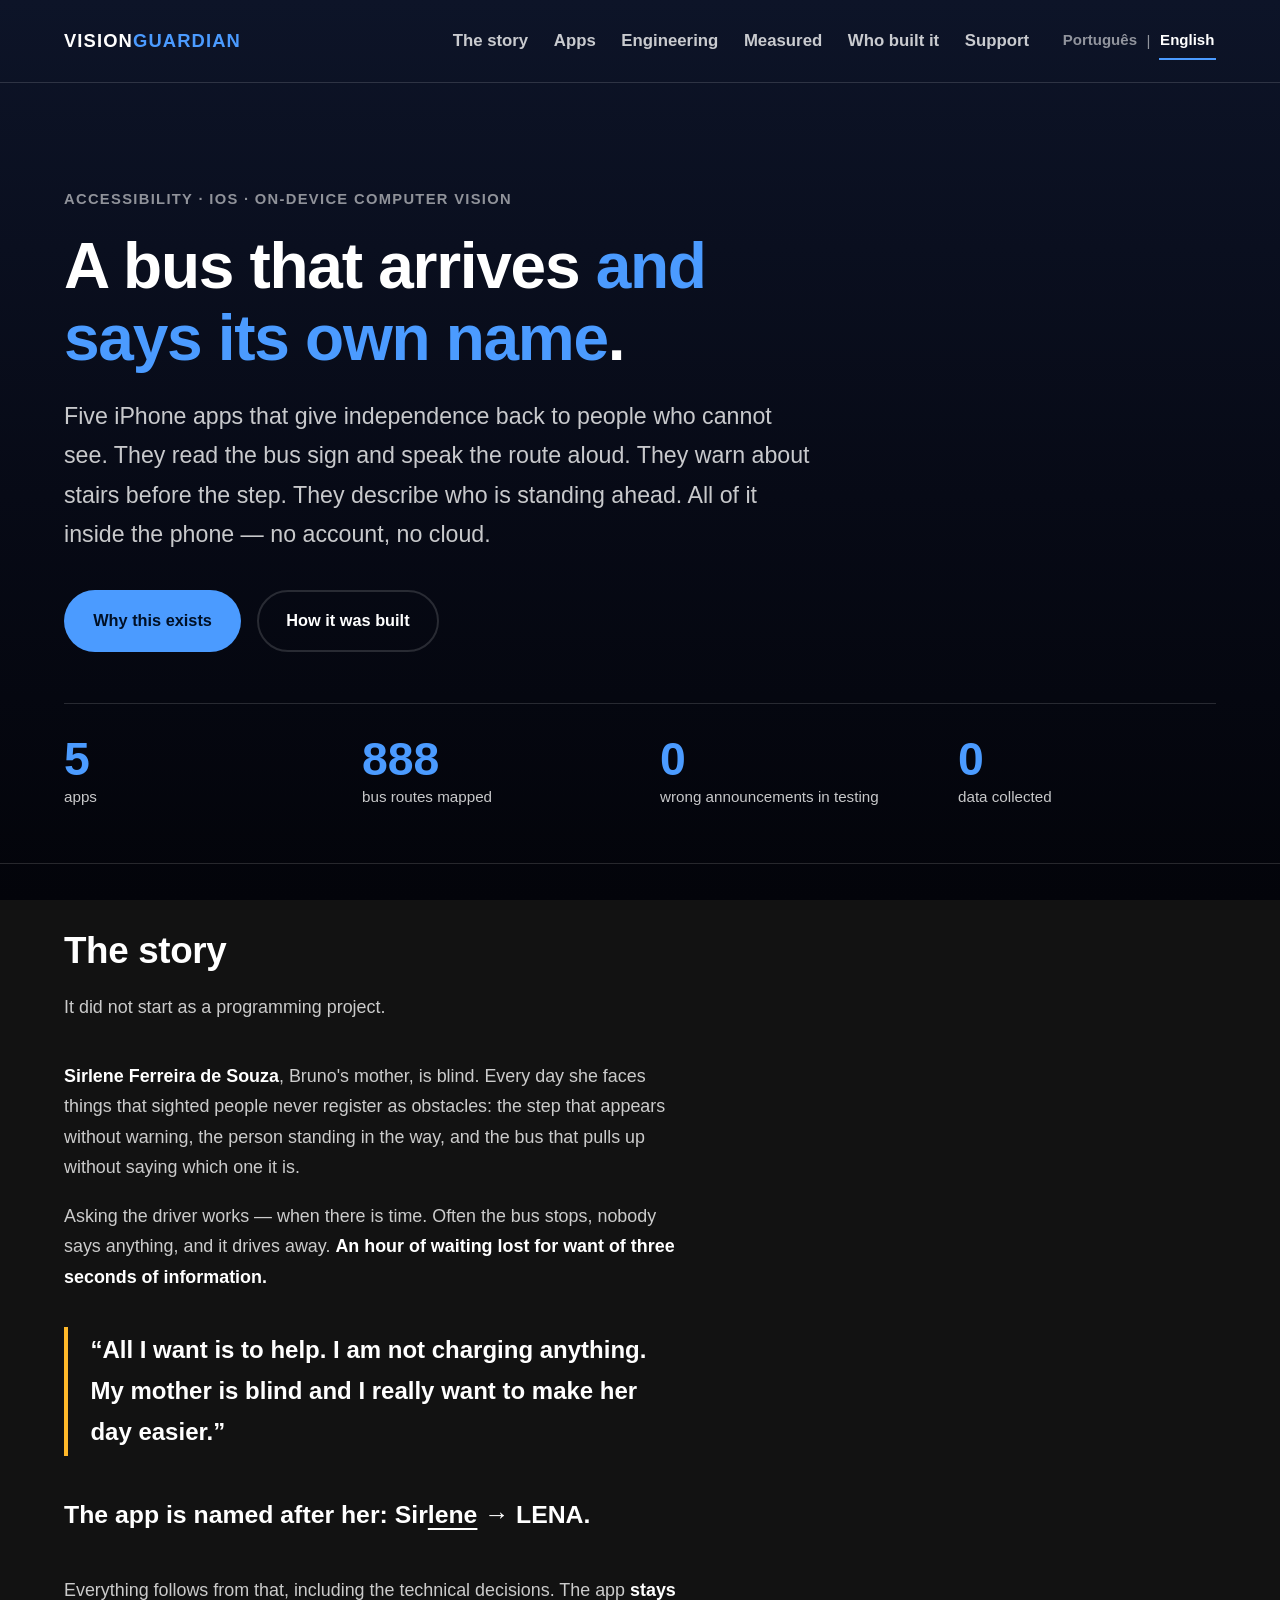
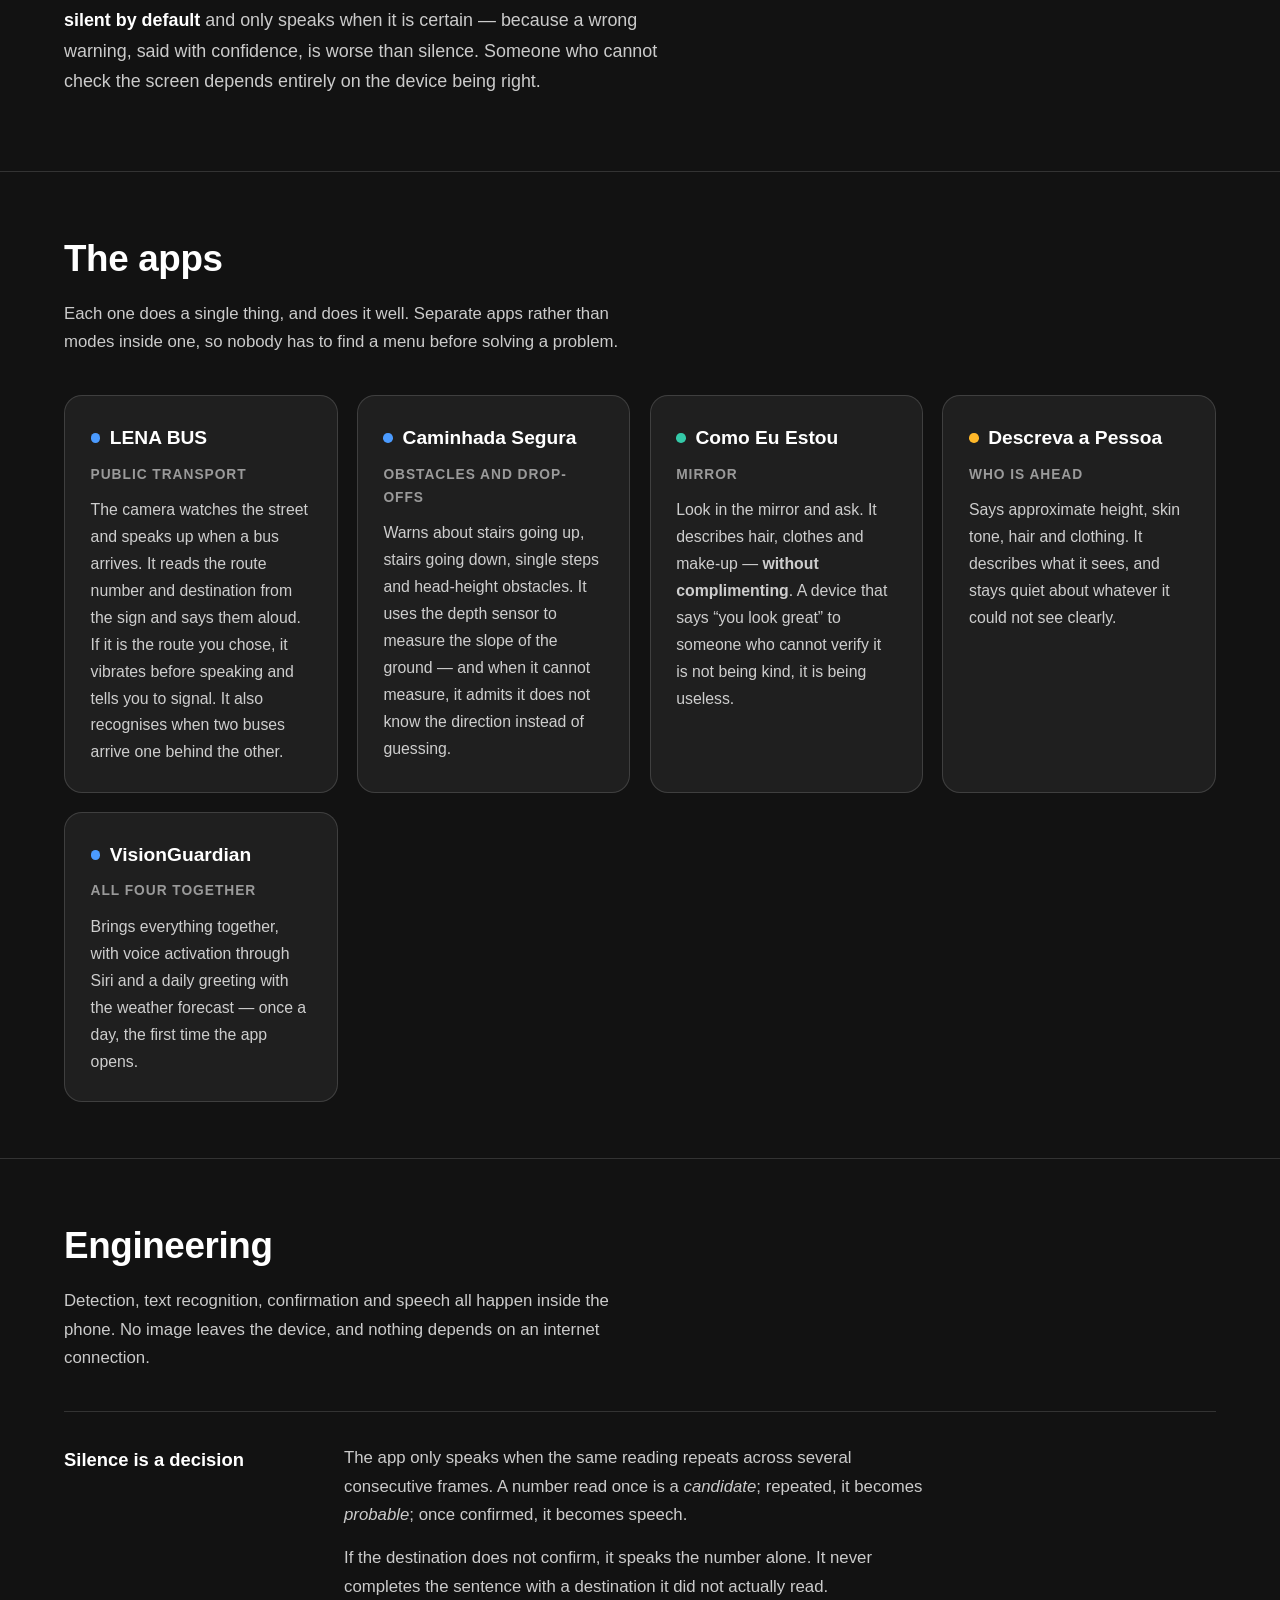
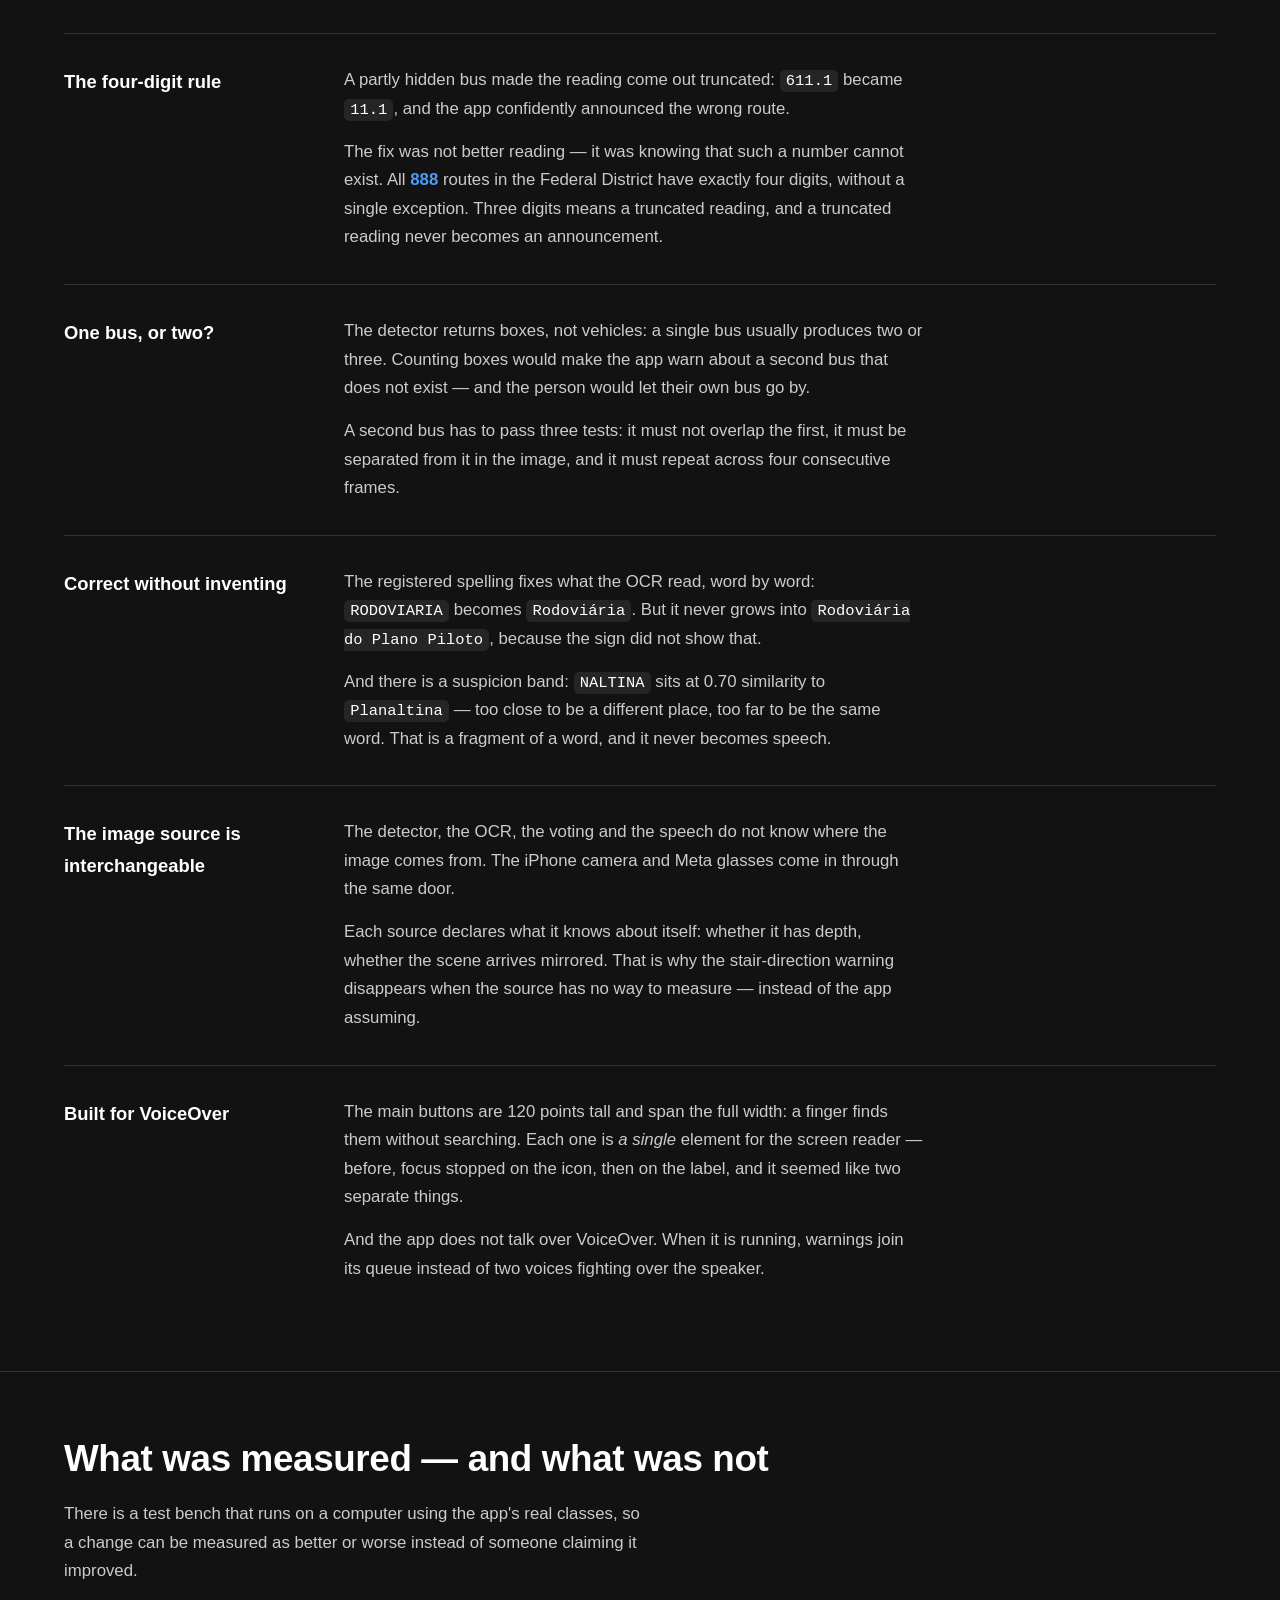
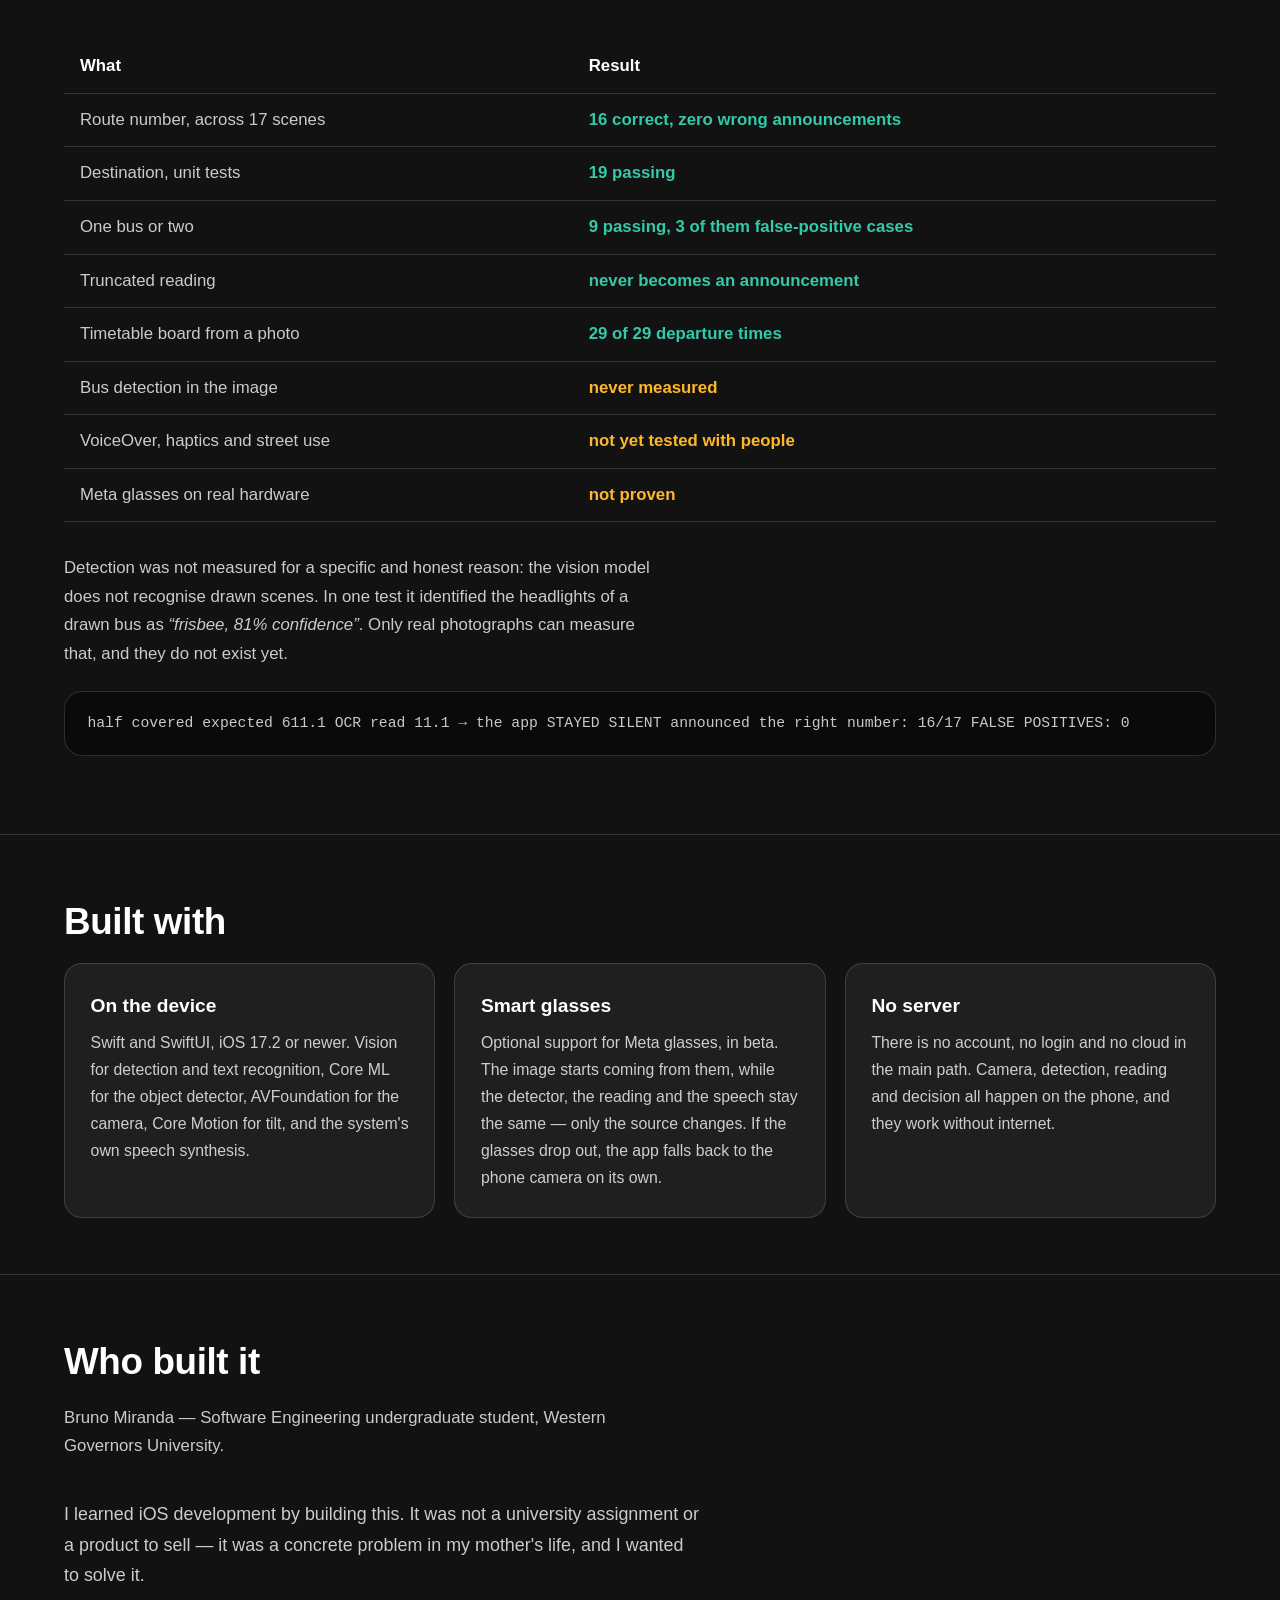
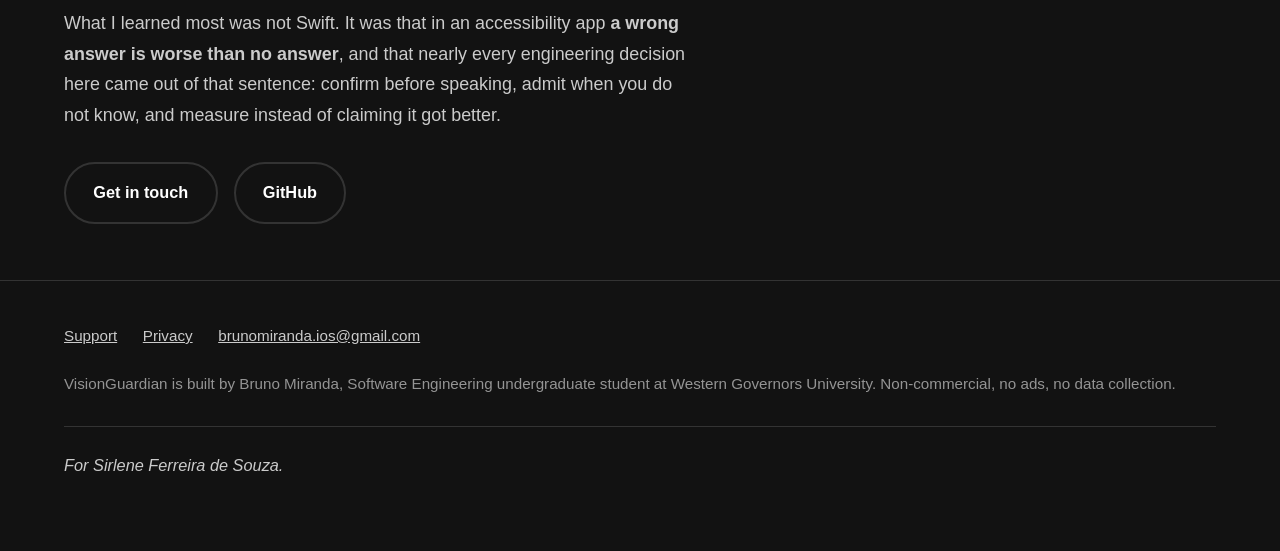
==== commit 25a5d6b6: "Add files via upload" ====
--- a/index.html
+++ b/index.html
@@ -12,21 +12,30 @@
 </head>
 <body>
 
-<a class="pular" href="#conteudo">Pular para o conteúdo</a>
+<a class="pular" href="#conteudo" data-en="Skip to content">Pular para o conteúdo</a>
 
 <header class="topo">
   <div class="envelope">
     <a class="marca" href="/">VISION<span class="destaque">GUARDIAN</span></a>
-    <nav aria-label="Principal">
-      <ul>
-        <li><a href="#historia">A história</a></li>
-        <li><a href="#apps">Aplicativos</a></li>
-        <li><a href="#engenharia">Engenharia</a></li>
-        <li><a href="#medicao">Medição</a></li>
-        <li><a href="#quem">Quem fez</a></li>
-        <li><a href="suporte.html">Suporte</a></li>
-      </ul>
-    </nav>
+
+    <div class="topo-direita">
+      <nav aria-label="Principal">
+        <ul>
+          <li><a href="#historia" data-en="The story">A história</a></li>
+          <li><a href="#apps" data-en="Apps">Aplicativos</a></li>
+          <li><a href="#engenharia" data-en="Engineering">Engenharia</a></li>
+          <li><a href="#medicao" data-en="Measured">Medição</a></li>
+          <li><a href="#quem" data-en="Who built it">Quem fez</a></li>
+          <li><a href="suporte.html" data-en="Support">Suporte</a></li>
+        </ul>
+      </nav>
+
+      <div class="idiomas" role="group" aria-label="Idioma da página / Page language">
+        <button type="button" data-idioma="pt" aria-pressed="true">Português</button>
+        <span aria-hidden="true">|</span>
+        <button type="button" data-idioma="en" aria-pressed="false">English</button>
+      </div>
+    </div>
   </div>
 </header>
 
@@ -34,24 +43,27 @@
 
   <section class="abertura">
     <div class="envelope">
-      <p class="etiqueta">Acessibilidade · iOS · Visão computacional no aparelho</p>
-      <h1>Um ônibus que chega <span class="destaque">e diz o próprio nome</span>.</h1>
-      <p class="conduz">
+      <p class="etiqueta" data-en="Accessibility · iOS · On-device computer vision">Acessibilidade · iOS · Visão computacional no aparelho</p>
+
+      <h1 data-en="A bus that arrives &lt;span class=&quot;destaque&quot;&gt;and says its own name&lt;/span&gt;.">Um ônibus que chega <span class="destaque">e diz o próprio nome</span>.</h1>
+
+      <p class="conduz" data-en="Five iPhone apps that give independence back to people who cannot see. They read the bus sign and speak the route aloud. They warn about stairs before the step. They describe who is standing ahead. All of it inside the phone — no account, no cloud.">
         Cinco aplicativos de iPhone que devolvem autonomia a quem não
         enxerga. Leem o letreiro do ônibus e falam a linha em voz
         alta. Avisam da escada antes do degrau. Descrevem quem está à
         frente. Tudo dentro do telefone, sem conta e sem nuvem.
       </p>
+
       <div class="botoes">
-        <a class="botao botao-cheio" href="#historia">Por que isso existe</a>
-        <a class="botao botao-vazio" href="#engenharia">Como foi construído</a>
+        <a class="botao botao-cheio" href="#historia" data-en="Why this exists">Por que isso existe</a>
+        <a class="botao botao-vazio" href="#engenharia" data-en="How it was built">Como foi construído</a>
       </div>
 
       <ul class="numeros" aria-label="Resumo do projeto">
-        <li><strong>5</strong><span>aplicativos</span></li>
-        <li><strong>888</strong><span>linhas de ônibus mapeadas</span></li>
-        <li><strong>0</strong><span>anúncios errados nos testes</span></li>
-        <li><strong>0</strong><span>dados coletados</span></li>
+        <li><strong>5</strong><span data-en="apps">aplicativos</span></li>
+        <li><strong>888</strong><span data-en="bus routes mapped">linhas de ônibus mapeadas</span></li>
+        <li><strong>0</strong><span data-en="wrong announcements in testing">anúncios errados nos testes</span></li>
+        <li><strong>0</strong><span data-en="data collected">dados coletados</span></li>
       </ul>
     </div>
   </section>
@@ -60,10 +72,10 @@
 
   <section id="historia" class="historia">
     <div class="envelope">
-      <h2>A história</h2>
-      <p class="subtitulo">Não começou como projeto de programação.</p>
-
-      <p>
+      <h2 data-en="The story">A história</h2>
+      <p class="subtitulo" data-en="It did not start as a programming project.">Não começou como projeto de programação.</p>
+
+      <p data-en="&lt;strong&gt;Sirlene Ferreira de Souza&lt;/strong&gt;, Bruno's mother, is blind. Every day she faces things that sighted people never register as obstacles: the step that appears without warning, the person standing in the way, and the bus that pulls up without saying which one it is.">
         <strong>Sirlene Ferreira de Souza</strong>, mãe do Bruno, é
         deficiente visual. Todo dia ela enfrenta
         coisas que quem enxerga nem registra como obstáculo: o degrau
@@ -71,25 +83,25 @@
         o ônibus que encosta no ponto sem dizer qual é.
       </p>
 
-      <p>
+      <p data-en="Asking the driver works — when there is time. Often the bus stops, nobody says anything, and it drives away. &lt;strong&gt;An hour of waiting lost for want of three seconds of information.&lt;/strong&gt;">
         Perguntar ao motorista funciona — quando dá tempo. Muitas
         vezes o ônibus para, ninguém fala nada, e ele vai embora.
         <strong>Uma hora de espera perdida por falta de uma
         informação de três segundos.</strong>
       </p>
 
-      <blockquote class="citacao">
+      <blockquote class="citacao" data-en="“All I want is to help. I am not charging anything. My mother is blind and I really want to make her day easier.”">
         “A única coisa que eu quero é ajudar. Eu não estou cobrando
         nada. Minha mãe é deficiente visual e eu quero muito
         facilitar o dia a dia dela.”
       </blockquote>
 
-      <p class="nome-dela">
+      <p class="nome-dela" data-en="The app is named after her: &lt;strong&gt;Sir&lt;em&gt;lene&lt;/em&gt;&lt;/strong&gt; &amp;rarr; &lt;strong&gt;LENA&lt;/strong&gt;.">
         O nome do aplicativo vem dela: <strong>Sir<em>lene</em></strong>
         &rarr; <strong>LENA</strong>.
       </p>
 
-      <p>
+      <p data-en="Everything follows from that, including the technical decisions. The app &lt;strong&gt;stays silent by default&lt;/strong&gt; and only speaks when it is certain — because a wrong warning, said with confidence, is worse than silence. Someone who cannot check the screen depends entirely on the device being right.">
         É daí que vem tudo, inclusive as decisões técnicas. O
         aplicativo <strong>fica calado por padrão</strong> e só fala
         quando tem certeza — porque um aviso errado, dito com
@@ -103,8 +115,8 @@
 
   <section id="apps">
     <div class="envelope">
-      <h2>Os aplicativos</h2>
-      <p class="subtitulo">
+      <h2 data-en="The apps">Os aplicativos</h2>
+      <p class="subtitulo" data-en="Each one does a single thing, and does it well. Separate apps rather than modes inside one, so nobody has to find a menu before solving a problem.">
         Cada um faz uma coisa e faz bem. Aplicativos separados, e não
         modos dentro de um só, para ninguém precisar achar um menu
         antes de resolver o problema.
@@ -113,8 +125,8 @@
       <ul class="grade">
         <li class="cartao">
           <h3><span class="marcador m-azul" aria-hidden="true"></span> LENA BUS</h3>
-          <p class="papel">Transporte público</p>
-          <p>
+          <p class="papel" data-en="Public transport">Transporte público</p>
+          <p data-en="The camera watches the street and speaks up when a bus arrives. It reads the route number and destination from the sign and says them aloud. If it is the route you chose, it vibrates before speaking and tells you to signal. It also recognises when two buses arrive one behind the other.">
             A câmera olha a rua e avisa quando um ônibus chega. Lê o
             número e o destino no letreiro e fala em voz alta. Se for
             a linha escolhida, vibra antes de falar e diz para dar o
@@ -123,8 +135,8 @@
         </li>
         <li class="cartao">
           <h3><span class="marcador m-azul" aria-hidden="true"></span> Caminhada Segura</h3>
-          <p class="papel">Obstáculos e desníveis</p>
-          <p>
+          <p class="papel" data-en="Obstacles and drop-offs">Obstáculos e desníveis</p>
+          <p data-en="Warns about stairs going up, stairs going down, single steps and head-height obstacles. It uses the depth sensor to measure the slope of the ground — and when it cannot measure, it admits it does not know the direction instead of guessing.">
             Avisa de escada subindo, escada descendo, degrau e
             obstáculo na altura da cabeça. Usa o sensor de
             profundidade para medir a inclinação do chão — e, sem
@@ -134,8 +146,8 @@
         </li>
         <li class="cartao">
           <h3><span class="marcador m-verde" aria-hidden="true"></span> Como Eu Estou</h3>
-          <p class="papel">Espelho</p>
-          <p>
+          <p class="papel" data-en="Mirror">Espelho</p>
+          <p data-en="Look in the mirror and ask. It describes hair, clothes and make-up — &lt;strong&gt;without complimenting&lt;/strong&gt;. A device that says “you look great” to someone who cannot verify it is not being kind, it is being useless.">
             Olha no espelho e pergunta. Descreve cabelo, roupa e
             maquiagem — <strong>sem elogiar</strong>. Um aparelho que
             diz “você está ótima” para quem não pode conferir não é
@@ -144,8 +156,8 @@
         </li>
         <li class="cartao">
           <h3><span class="marcador m-ambar" aria-hidden="true"></span> Descreva a Pessoa</h3>
-          <p class="papel">Quem está à frente</p>
-          <p>
+          <p class="papel" data-en="Who is ahead">Quem está à frente</p>
+          <p data-en="Says approximate height, skin tone, hair and clothing. It describes what it sees, and stays quiet about whatever it could not see clearly.">
             Diz altura aproximada, tom de pele, cabelo e roupa.
             Descreve o que vê, e cala sobre o que não conseguiu ver
             direito.
@@ -153,8 +165,8 @@
         </li>
         <li class="cartao">
           <h3><span class="marcador m-azul" aria-hidden="true"></span> VisionGuardian</h3>
-          <p class="papel">Os quatro juntos</p>
-          <p>
+          <p class="papel" data-en="All four together">Os quatro juntos</p>
+          <p data-en="Brings everything together, with voice activation through Siri and a daily greeting with the weather forecast — once a day, the first time the app opens.">
             Reúne tudo, com comando por voz pela Siri e uma saudação
             com a previsão do tempo — uma vez por dia, na primeira
             vez que o app abre.
@@ -168,23 +180,23 @@
 
   <section id="engenharia">
     <div class="envelope">
-      <h2>Engenharia</h2>
-      <p class="subtitulo">
+      <h2 data-en="Engineering">Engenharia</h2>
+      <p class="subtitulo" data-en="Detection, text recognition, confirmation and speech all happen inside the phone. No image leaves the device, and nothing depends on an internet connection.">
         Detecção, leitura de texto, confirmação e voz acontecem
         dentro do telefone. Nenhuma imagem sai do aparelho, e nada
         depende de internet.
       </p>
 
       <div class="decisao">
-        <h3>Calar é uma decisão</h3>
+        <h3 data-en="Silence is a decision">Calar é uma decisão</h3>
         <div>
-          <p>
+          <p data-en="The app only speaks when the same reading repeats across several consecutive frames. A number read once is a &lt;em&gt;candidate&lt;/em&gt;; repeated, it becomes &lt;em&gt;probable&lt;/em&gt;; once confirmed, it becomes speech.">
             O aplicativo só fala quando a mesma leitura se repete em
             vários quadros seguidos. Um número lido uma vez é
             <em>candidato</em>; repetido, é <em>provável</em>;
             confirmado, vira voz.
           </p>
-          <p>
+          <p data-en="If the destination does not confirm, it speaks the number alone. It never completes the sentence with a destination it did not actually read.">
             Se o destino não confirmar, ele fala apenas o número.
             Nunca completa a frase com um destino que não leu.
           </p>
@@ -192,14 +204,14 @@
       </div>
 
       <div class="decisao">
-        <h3>A regra dos quatro dígitos</h3>
+        <h3 data-en="The four-digit rule">A regra dos quatro dígitos</h3>
         <div>
-          <p>
+          <p data-en="A partly hidden bus made the reading come out truncated: &lt;code&gt;611.1&lt;/code&gt; became &lt;code&gt;11.1&lt;/code&gt;, and the app confidently announced the wrong route.">
             Um ônibus meio encoberto fazia a leitura sair cortada:
             <code>611.1</code> virava <code>11.1</code>, e o app
             anunciava com toda a confiança uma linha errada.
           </p>
-          <p>
+          <p data-en="The fix was not better reading — it was knowing that such a number cannot exist. All &lt;span class=&quot;numero&quot;&gt;888&lt;/span&gt; routes in the Federal District have exactly four digits, without a single exception. Three digits means a truncated reading, and a truncated reading never becomes an announcement.">
             A saída não foi ler melhor — foi saber que aquilo não pode
             existir. As <span class="numero">888</span> linhas do
             Distrito Federal têm exatamente quatro dígitos, sem uma
@@ -210,15 +222,15 @@
       </div>
 
       <div class="decisao">
-        <h3>Um ônibus, ou dois?</h3>
+        <h3 data-en="One bus, or two?">Um ônibus, ou dois?</h3>
         <div>
-          <p>
+          <p data-en="The detector returns boxes, not vehicles: a single bus usually produces two or three. Counting boxes would make the app warn about a second bus that does not exist — and the person would let their own bus go by.">
             O detector devolve caixas, não veículos: um único ônibus
             costuma render duas ou três. Contar caixa faria o app
             avisar de um segundo ônibus inexistente — e a pessoa
             deixaria o dela passar.
           </p>
-          <p>
+          <p data-en="A second bus has to pass three tests: it must not overlap the first, it must be separated from it in the image, and it must repeat across four consecutive frames.">
             Um segundo ônibus precisa passar por três provas: não
             sobrepor o primeiro, estar separado dele na imagem, e
             repetir em quatro quadros seguidos.
@@ -227,16 +239,16 @@
       </div>
 
       <div class="decisao">
-        <h3>Corrigir sem inventar</h3>
+        <h3 data-en="Correct without inventing">Corrigir sem inventar</h3>
         <div>
-          <p>
+          <p data-en="The registered spelling fixes what the OCR read, word by word: &lt;code&gt;RODOVIARIA&lt;/code&gt; becomes &lt;code&gt;Rodoviária&lt;/code&gt;. But it never grows into &lt;code&gt;Rodoviária do Plano Piloto&lt;/code&gt;, because the sign did not show that.">
             A grafia cadastrada conserta o que o OCR leu, palavra por
             palavra: <code>RODOVIARIA</code> vira
             <code>Rodoviária</code>. Mas nunca cresce para
             <code>Rodoviária do Plano Piloto</code>, porque isso o
             letreiro não mostrou.
           </p>
-          <p>
+          <p data-en="And there is a suspicion band: &lt;code&gt;NALTINA&lt;/code&gt; sits at 0.70 similarity to &lt;code&gt;Planaltina&lt;/code&gt; — too close to be a different place, too far to be the same word. That is a fragment of a word, and it never becomes speech.">
             E existe uma faixa de suspeita: <code>NALTINA</code> fica
             a 0,70 de semelhança de <code>Planaltina</code> — perto
             demais para ser outro lugar, longe demais para ser a
@@ -246,14 +258,14 @@
       </div>
 
       <div class="decisao">
-        <h3>A fonte da imagem é intercambiável</h3>
+        <h3 data-en="The image source is interchangeable">A fonte da imagem é intercambiável</h3>
         <div>
-          <p>
+          <p data-en="The detector, the OCR, the voting and the speech do not know where the image comes from. The iPhone camera and Meta glasses come in through the same door.">
             O detector, o OCR, a votação e a voz não sabem de onde
             vem a imagem. Câmera do iPhone e óculos Meta entram pela
             mesma porta.
           </p>
-          <p>
+          <p data-en="Each source declares what it knows about itself: whether it has depth, whether the scene arrives mirrored. That is why the stair-direction warning disappears when the source has no way to measure — instead of the app assuming.">
             Cada fonte declara o que sabe sobre si: se tem
             profundidade, se a cena vem espelhada. É por isso que o
             aviso de direção da escada some quando a fonte não tem
@@ -263,16 +275,16 @@
       </div>
 
       <div class="decisao">
-        <h3>Feito para VoiceOver</h3>
+        <h3 data-en="Built for VoiceOver">Feito para VoiceOver</h3>
         <div>
-          <p>
+          <p data-en="The main buttons are 120 points tall and span the full width: a finger finds them without searching. Each one is &lt;em&gt;a single&lt;/em&gt; element for the screen reader — before, focus stopped on the icon, then on the label, and it seemed like two separate things.">
             Os botões principais têm 120 pontos de altura e ocupam a
             largura toda: o dedo encosta neles sem procurar. Cada um
             é <em>um</em> elemento para o leitor de tela — antes o
             foco parava no ícone, depois no texto, e parecia que eram
             duas coisas.
           </p>
-          <p>
+          <p data-en="And the app does not talk over VoiceOver. When it is running, warnings join its queue instead of two voices fighting over the speaker.">
             E o app não fala junto com o VoiceOver. Com ele ligado,
             os avisos entram na fila dele, em vez de duas vozes
             disputando o alto-falante.
@@ -286,8 +298,8 @@
 
   <section id="medicao">
     <div class="envelope">
-      <h2>O que foi medido — e o que não foi</h2>
-      <p class="subtitulo">
+      <h2 data-en="What was measured — and what was not">O que foi medido — e o que não foi</h2>
+      <p class="subtitulo" data-en="There is a test bench that runs on a computer using the app's real classes, so a change can be measured as better or worse instead of someone claiming it improved.">
         Há uma bancada que roda no computador com as classes reais do
         aplicativo, para medir se uma mudança melhorou ou piorou, em
         vez de alguém afirmar que melhorou.
@@ -296,22 +308,25 @@
       <div class="rolagem">
         <table>
           <thead>
-            <tr><th scope="col">O que</th><th scope="col">Resultado</th></tr>
+            <tr>
+              <th scope="col" data-en="What">O que</th>
+              <th scope="col" data-en="Result">Resultado</th>
+            </tr>
           </thead>
           <tbody>
-            <tr><td>Número da linha, em 17 cenas</td><td class="certo">16 corretas, zero anúncios errados</td></tr>
-            <tr><td>Destino, testes unitários</td><td class="certo">19 passando</td></tr>
-            <tr><td>Um ônibus ou dois</td><td class="certo">9 passando, 3 de falso positivo</td></tr>
-            <tr><td>Leitura cortada</td><td class="certo">nunca vira anúncio</td></tr>
-            <tr><td>Quadro de horários por foto</td><td class="certo">29 de 29 horários</td></tr>
-            <tr><td>Detecção do ônibus na imagem</td><td class="falta">nunca foi medida</td></tr>
-            <tr><td>VoiceOver, vibração e uso na rua</td><td class="falta">falta testar com pessoas</td></tr>
-            <tr><td>Óculos Meta em hardware real</td><td class="falta">não comprovado</td></tr>
+            <tr><td data-en="Route number, across 17 scenes">Número da linha, em 17 cenas</td><td class="certo" data-en="16 correct, zero wrong announcements">16 corretas, zero anúncios errados</td></tr>
+            <tr><td data-en="Destination, unit tests">Destino, testes unitários</td><td class="certo" data-en="19 passing">19 passando</td></tr>
+            <tr><td data-en="One bus or two">Um ônibus ou dois</td><td class="certo" data-en="9 passing, 3 of them false-positive cases">9 passando, 3 de falso positivo</td></tr>
+            <tr><td data-en="Truncated reading">Leitura cortada</td><td class="certo" data-en="never becomes an announcement">nunca vira anúncio</td></tr>
+            <tr><td data-en="Timetable board from a photo">Quadro de horários por foto</td><td class="certo" data-en="29 of 29 departure times">29 de 29 horários</td></tr>
+            <tr><td data-en="Bus detection in the image">Detecção do ônibus na imagem</td><td class="falta" data-en="never measured">nunca foi medida</td></tr>
+            <tr><td data-en="VoiceOver, haptics and street use">VoiceOver, vibração e uso na rua</td><td class="falta" data-en="not yet tested with people">falta testar com pessoas</td></tr>
+            <tr><td data-en="Meta glasses on real hardware">Óculos Meta em hardware real</td><td class="falta" data-en="not proven">não comprovado</td></tr>
           </tbody>
         </table>
       </div>
 
-      <p style="max-width:64ch; color:var(--apoio); margin-top:2rem;">
+      <p style="max-width:64ch; color:var(--apoio); margin-top:2rem;" data-en="Detection was not measured for a specific and honest reason: the vision model does not recognise drawn scenes. In one test it identified the headlights of a drawn bus as &lt;em&gt;“frisbee, 81% confidence”&lt;/em&gt;. Only real photographs can measure that, and they do not exist yet.">
         A detecção não foi medida por um motivo específico e honesto:
         o modelo de visão não reconhece cenas desenhadas. Num teste,
         identificou os faróis de um ônibus desenhado como
@@ -319,7 +334,10 @@
         isso, e ela ainda não existe.
       </p>
 
-      <div class="saida">
+      <div class="saida" data-en="half covered      expected 611.1     OCR read 11.1     →  the app STAYED SILENT
+
+announced the right number:   16/17
+FALSE POSITIVES:              0">
 metade tapada     esperava 611.1     OCR leu 11.1     →  o app CALOU
 
 anunciou o número certo:   16/17
@@ -332,11 +350,11 @@
 
   <section id="tecnico">
     <div class="envelope">
-      <h2>Feito com</h2>
+      <h2 data-en="Built with">Feito com</h2>
       <ul class="grade">
         <li class="cartao">
-          <h3>No aparelho</h3>
-          <p>
+          <h3 data-en="On the device">No aparelho</h3>
+          <p data-en="Swift and SwiftUI, iOS 17.2 or newer. Vision for detection and text recognition, Core ML for the object detector, AVFoundation for the camera, Core Motion for tilt, and the system's own speech synthesis.">
             Swift e SwiftUI, iOS 17.2 ou mais novo. Vision para
             detecção e leitura de texto, Core ML para o detector de
             objetos, AVFoundation para a câmera, Core Motion para a
@@ -344,8 +362,8 @@
           </p>
         </li>
         <li class="cartao">
-          <h3>Óculos inteligentes</h3>
-          <p>
+          <h3 data-en="Smart glasses">Óculos inteligentes</h3>
+          <p data-en="Optional support for Meta glasses, in beta. The image starts coming from them, while the detector, the reading and the speech stay the same — only the source changes. If the glasses drop out, the app falls back to the phone camera on its own.">
             Suporte opcional a óculos Meta, em beta. A imagem passa a
             vir deles, e o detector, a leitura e a voz continuam os
             mesmos — só a fonte muda. Se os óculos caem, o app volta
@@ -353,8 +371,8 @@
           </p>
         </li>
         <li class="cartao">
-          <h3>Sem servidor</h3>
-          <p>
+          <h3 data-en="No server">Sem servidor</h3>
+          <p data-en="There is no account, no login and no cloud in the main path. Camera, detection, reading and decision all happen on the phone, and they work without internet.">
             Não há conta, login nem nuvem no caminho principal.
             Câmera, detecção, leitura e decisão acontecem no
             telefone, e funcionam sem internet.
@@ -368,20 +386,20 @@
 
   <section id="quem">
     <div class="envelope">
-      <h2>Quem fez</h2>
-      <p class="subtitulo">
-        Bruno Miranda &mdash; Bacharelado em Engenharia de Software,
-        Western Governors University.
-      </p>
-
-      <p class="historia" style="max-width:64ch; color:var(--apoio); font-size:1.12rem;">
+      <h2 data-en="Who built it">Quem fez</h2>
+      <p class="subtitulo" data-en="Bruno Miranda — Software Engineering undergraduate student, Western Governors University.">
+        Bruno Miranda &mdash; Estudante de Bacharelado em Engenharia
+        de Software, Western Governors University.
+      </p>
+
+      <p class="historia" style="max-width:64ch; color:var(--apoio); font-size:1.12rem;" data-en="I learned iOS development by building this. It was not a university assignment or a product to sell — it was a concrete problem in my mother's life, and I wanted to solve it.">
         Aprendi a programar para iOS construindo isto. Não era um
         exercício de faculdade nem um produto para vender — era
         um problema concreto na vida da minha mãe, e eu queria
         resolver.
       </p>
 
-      <p class="historia" style="max-width:64ch; color:var(--apoio); font-size:1.12rem;">
+      <p class="historia" style="max-width:64ch; color:var(--apoio); font-size:1.12rem;" data-en="What I learned most was not Swift. It was that in an accessibility app &lt;strong&gt;a wrong answer is worse than no answer&lt;/strong&gt;, and that nearly every engineering decision here came out of that sentence: confirm before speaking, admit when you do not know, and measure instead of claiming it got better.">
         O que mais aprendi não foi Swift. Foi que num aplicativo
         de acessibilidade <strong>a resposta errada é pior que
         resposta nenhuma</strong>, e que quase toda decisão de
@@ -391,7 +409,7 @@
       </p>
 
       <div class="botoes" style="margin-top:2rem;">
-        <a class="botao botao-vazio" href="mailto:brunomiranda.ios@gmail.com">Falar comigo</a>
+        <a class="botao botao-vazio" href="mailto:brunomiranda.ios@gmail.com" data-en="Get in touch">Falar comigo</a>
         <a class="botao botao-vazio" href="https://github.com/brunobsbjj-png">GitHub</a>
       </div>
     </div>
@@ -402,19 +420,108 @@
 <footer class="rodape">
   <div class="envelope">
     <ul>
-      <li><a href="suporte.html">Suporte</a></li>
-      <li><a href="privacy.html">Privacidade</a></li>
+      <li><a href="suporte.html" data-en="Support">Suporte</a></li>
+      <li><a href="privacy.html" data-en="Privacy">Privacidade</a></li>
       <li><a href="mailto:brunomiranda.ios@gmail.com">brunomiranda.ios@gmail.com</a></li>
     </ul>
-    <p>
+    <p data-en="VisionGuardian is built by Bruno Miranda, Software Engineering undergraduate student at Western Governors University. Non-commercial, no ads, no data collection.">
       VisionGuardian é feito por Bruno Miranda, estudante de
       Bacharelado em Engenharia de Software na Western Governors
-      University. Sem fins comerciais,
-      sem anúncios e sem coleta de dados.
+      University. Sem fins comerciais, sem anúncios e sem coleta
+      de dados.
     </p>
-    <p class="dedicatoria">Para Sirlene Ferreira de Souza.</p>
+    <p class="dedicatoria" data-en="For Sirlene Ferreira de Souza.">Para Sirlene Ferreira de Souza.</p>
   </div>
 </footer>
 
+<script>
+/* =====================================
+   TROCA DE IDIOMA, SEM SAIR DA PAGINA
+   =====================================
+
+   Cada trecho traduzível carrega o inglês em `data-en`. O
+   português é o que já está escrito no HTML — assim, se o
+   JavaScript não rodar, a página continua legível e completa,
+   em vez de ficar vazia.
+
+   O `lang` do documento muda junto. Isso não é detalhe: sem
+   ele, o VoiceOver lê o texto em inglês com pronúncia
+   portuguesa, e não se entende nada. Num site sobre
+   acessibilidade, errar isso seria constrangedor.
+*/
+(function () {
+  "use strict";
+
+  var CHAVE = "visionguardian.idioma";
+
+  var TITULOS = {
+    pt: {
+      titulo: "VisionGuardian — tecnologia que devolve autonomia a quem não enxerga",
+      descricao: "Cinco aplicativos iOS que identificam o ônibus que chega, avisam de escadas, descrevem pessoas e ajudam no espelho."
+    },
+    en: {
+      titulo: "VisionGuardian — technology that gives independence back to blind people",
+      descricao: "Five iOS apps that identify the arriving bus, warn about stairs, describe people and help at the mirror."
+    }
+  };
+
+  var trechos = document.querySelectorAll("[data-en]");
+  var botoes = document.querySelectorAll("[data-idioma]");
+
+  // Guarda o português antes de qualquer troca.
+  for (var i = 0; i < trechos.length; i++) {
+    trechos[i].setAttribute("data-pt", trechos[i].innerHTML);
+  }
+
+  function aplicar(idioma) {
+    var ingles = idioma === "en";
+
+    document.documentElement.lang = ingles ? "en" : "pt-BR";
+
+    for (var i = 0; i < trechos.length; i++) {
+      var el = trechos[i];
+      el.innerHTML = ingles
+        ? el.getAttribute("data-en")
+        : el.getAttribute("data-pt");
+    }
+
+    var t = ingles ? TITULOS.en : TITULOS.pt;
+    document.title = t.titulo;
+    var meta = document.querySelector('meta[name="description"]');
+    if (meta) { meta.setAttribute("content", t.descricao); }
+
+    for (var j = 0; j < botoes.length; j++) {
+      botoes[j].setAttribute(
+        "aria-pressed",
+        botoes[j].getAttribute("data-idioma") === idioma ? "true" : "false"
+      );
+    }
+
+    try { localStorage.setItem(CHAVE, idioma); } catch (e) {}
+  }
+
+  for (var k = 0; k < botoes.length; k++) {
+    botoes[k].addEventListener("click", function () {
+      aplicar(this.getAttribute("data-idioma"));
+    });
+  }
+
+  // A escolha de antes vence. Sem escolha, segue o idioma do
+  // navegador — quem chega de fora do Brasil vê inglês na
+  // primeira vez, sem precisar procurar o botão.
+  var inicial = "pt";
+  try {
+    var salvo = localStorage.getItem(CHAVE);
+    if (salvo === "pt" || salvo === "en") {
+      inicial = salvo;
+    } else if (navigator.language && navigator.language.indexOf("pt") !== 0) {
+      inicial = "en";
+    }
+  } catch (e) {}
+
+  if (inicial === "en") { aplicar("en"); }
+})();
+</script>
+
 </body>
 </html>
--- a/estilo.css
+++ b/estilo.css
@@ -411,3 +411,46 @@
 
 .nome-dela strong { color: var(--ambar); font-weight: 700; }
 .nome-dela em { font-style: normal; text-decoration: underline; text-underline-offset: 5px; }
+
+/* ---------- TROCA DE IDIOMA ---------- */
+
+.topo-direita {
+  display: flex;
+  flex-wrap: wrap;
+  align-items: center;
+  gap: 1rem 2rem;
+}
+
+.idiomas {
+  display: flex;
+  align-items: center;
+  gap: 0.5rem;
+  color: var(--fraco);
+  font-size: 0.94rem;
+}
+
+.idiomas button {
+  background: none;
+  border: 0;
+  padding: 0.3rem 0.1rem;
+  font: inherit;
+  font-weight: 600;
+  color: var(--fraco);
+  cursor: pointer;
+  border-bottom: 2px solid transparent;
+}
+
+.idiomas button:hover { color: var(--texto); }
+
+/* O idioma ativo se distingue por PESO e SUBLINHADO, não só
+   por cor. Quem não distingue cores continua vendo qual
+   está escolhido. */
+.idiomas button[aria-pressed="true"] {
+  color: var(--texto);
+  border-bottom-color: var(--azul);
+}
+
+@media (max-width: 52rem) {
+  .topo .envelope { justify-content: flex-start; }
+  .topo-direita { width: 100%; justify-content: space-between; }
+}
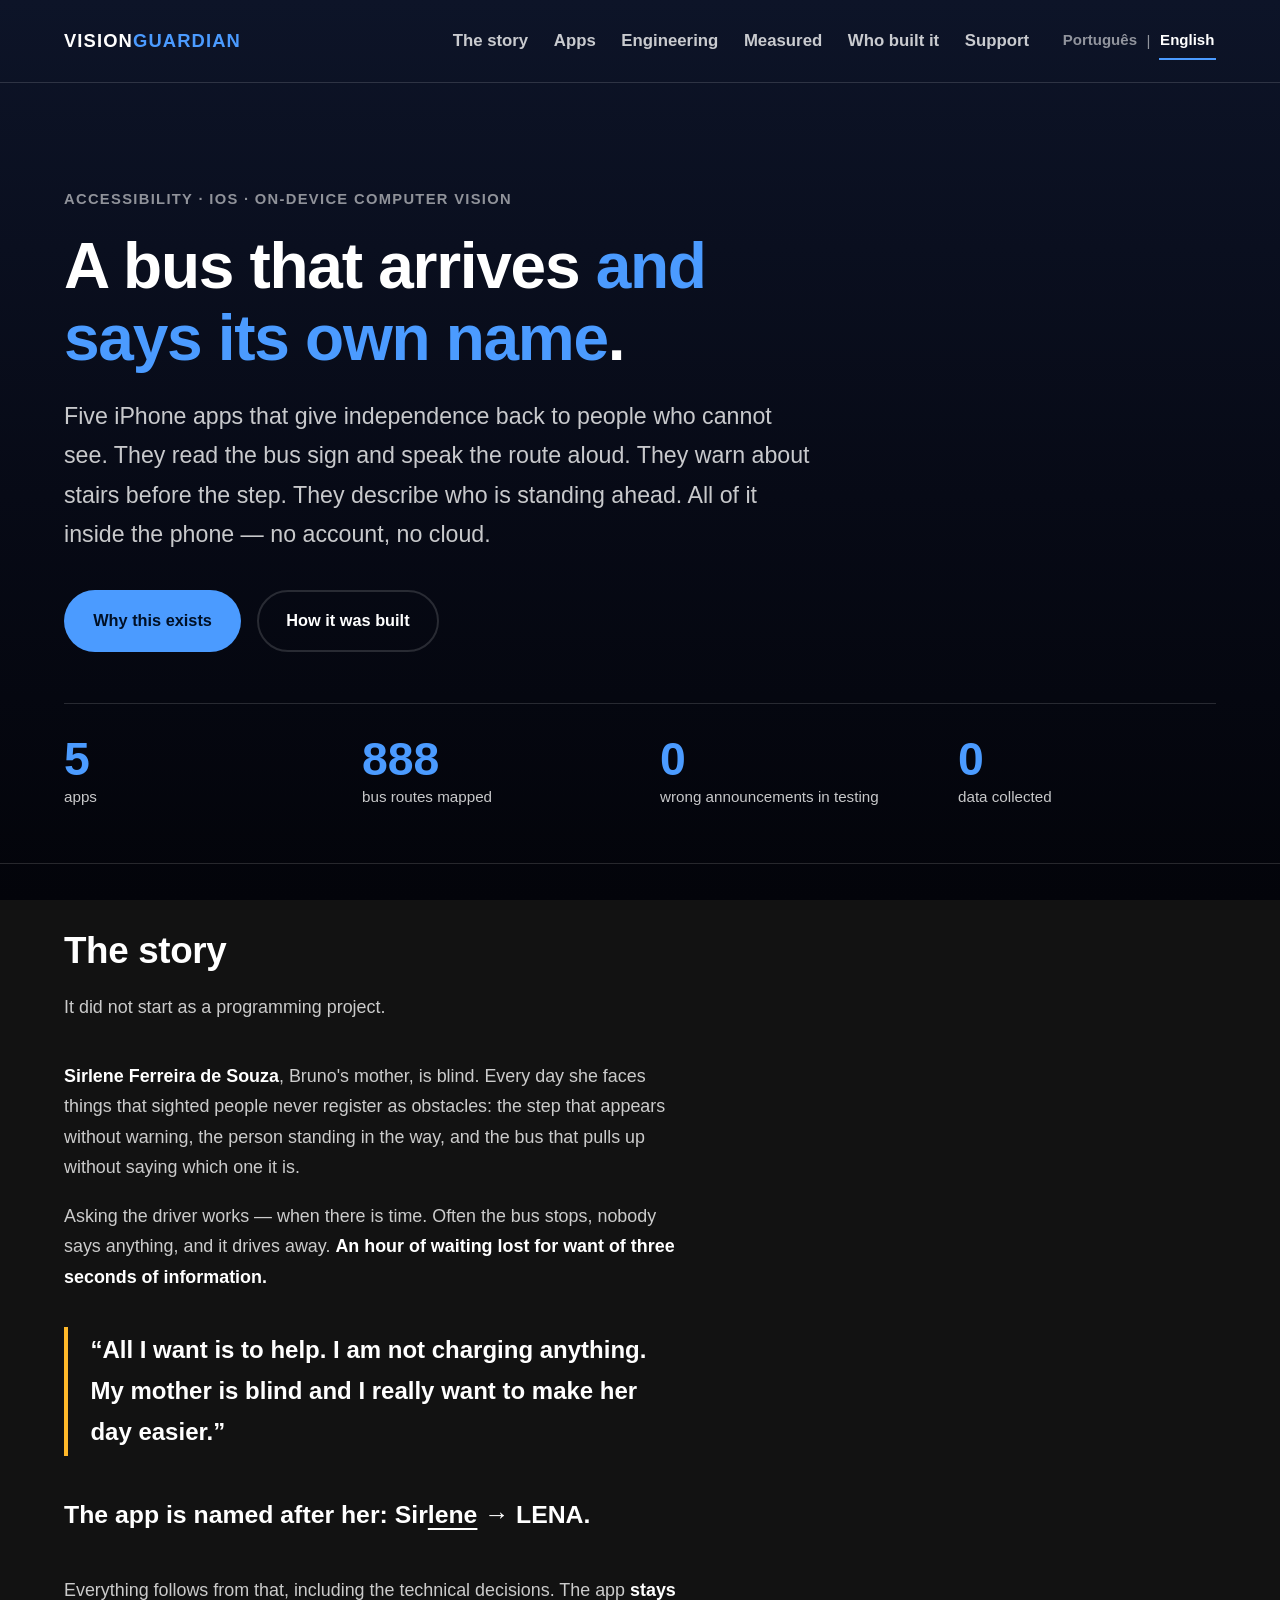
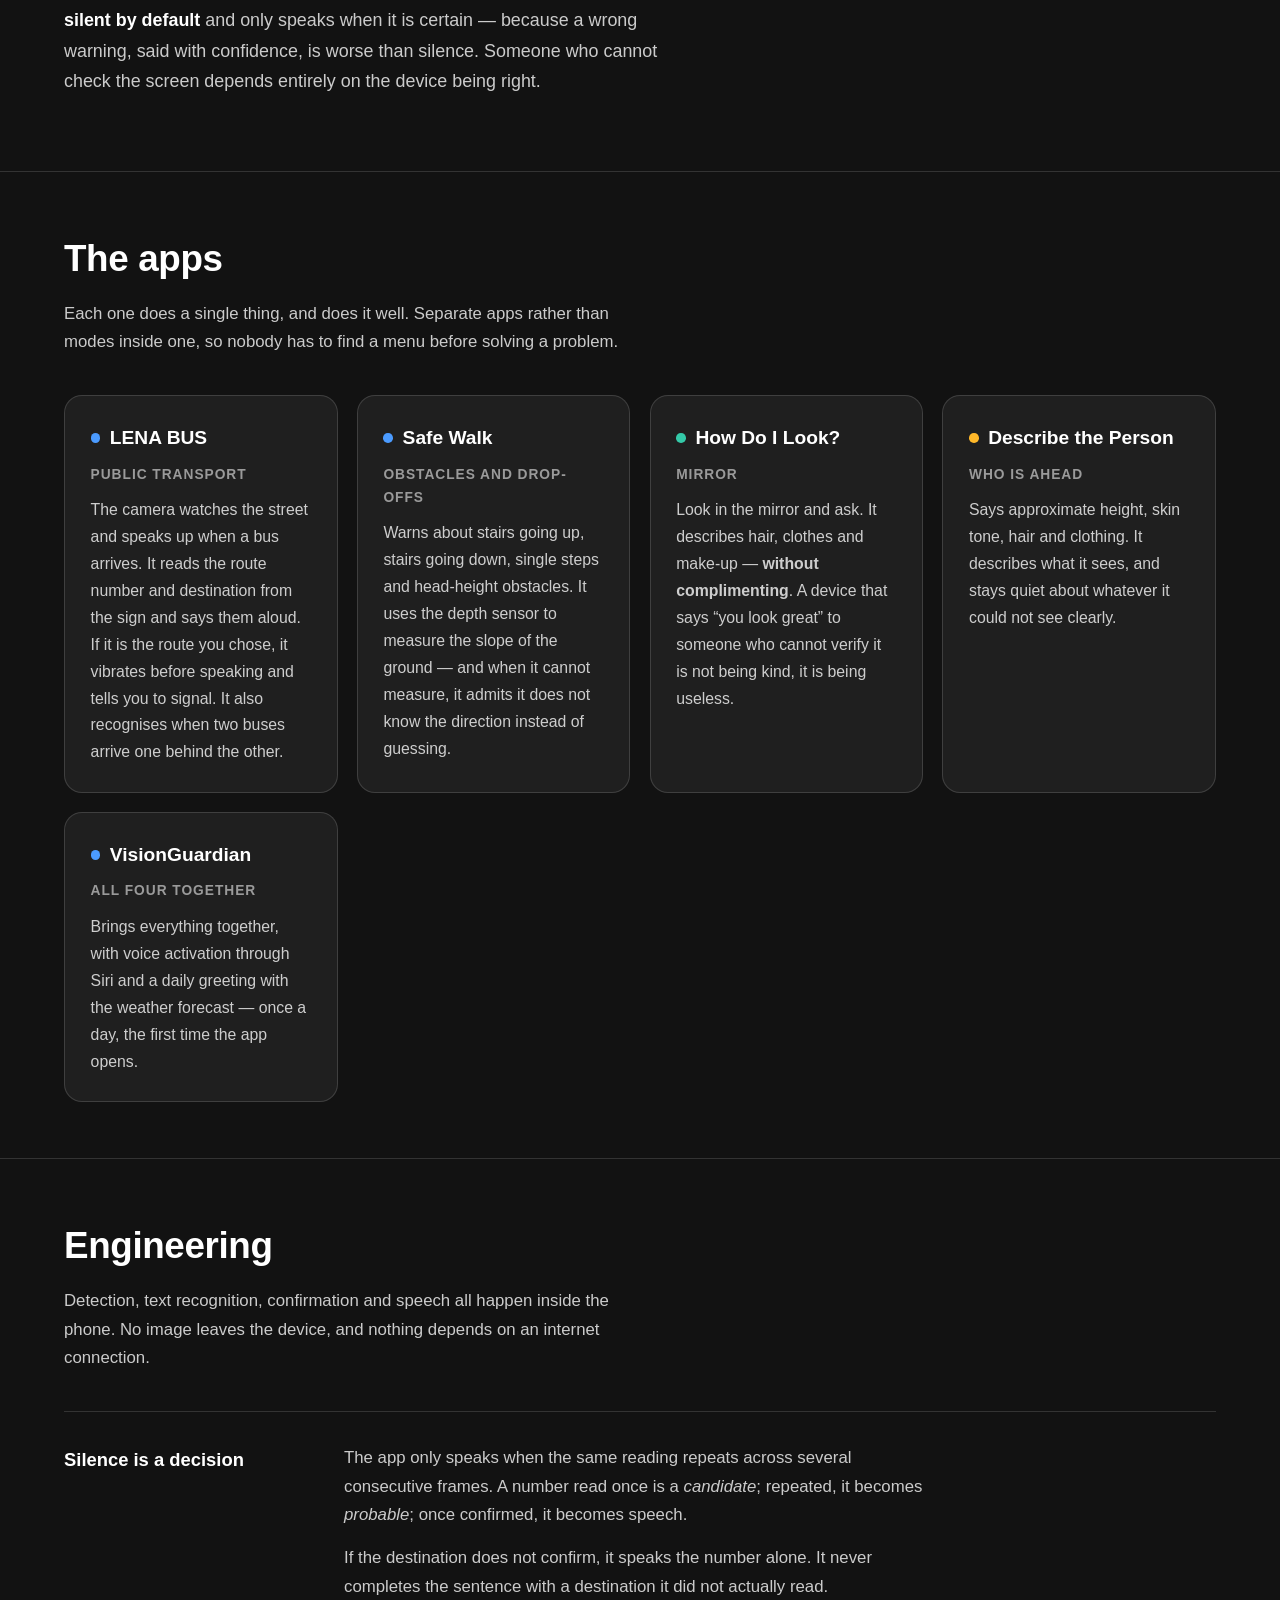
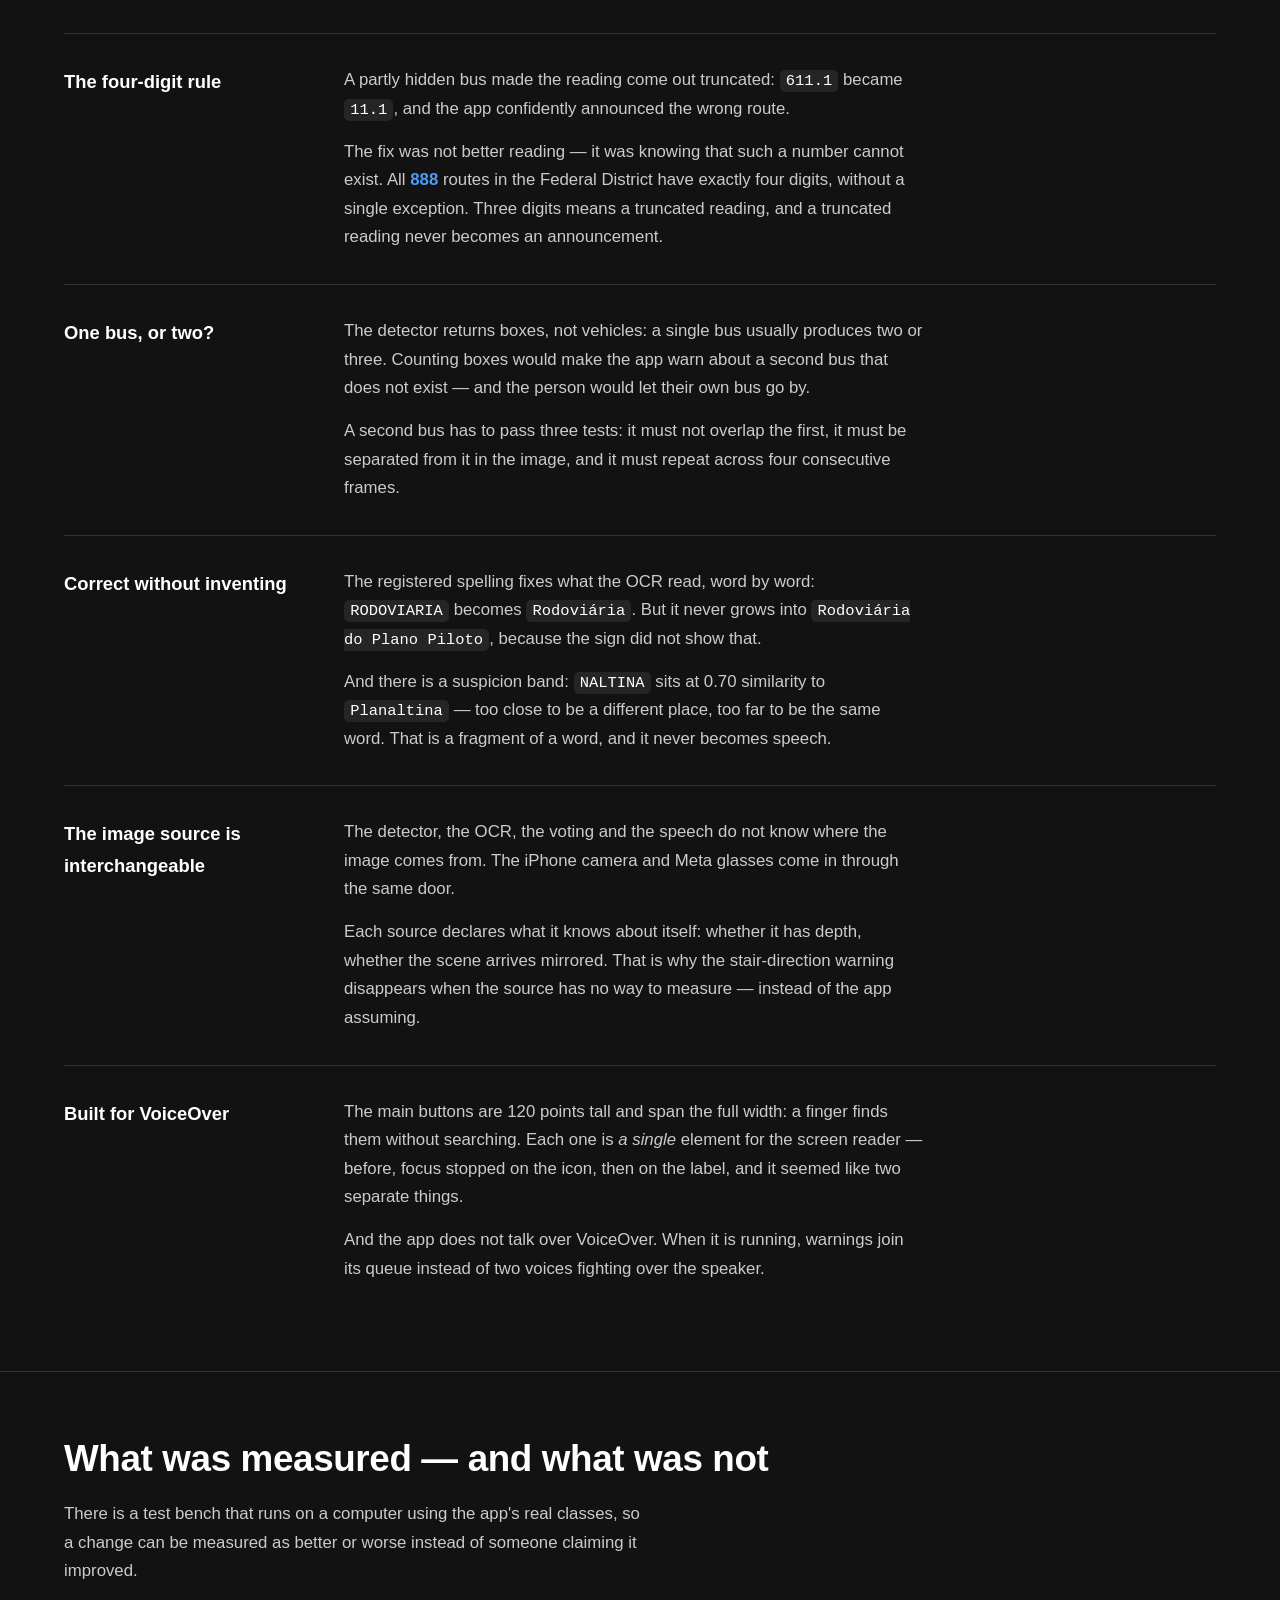
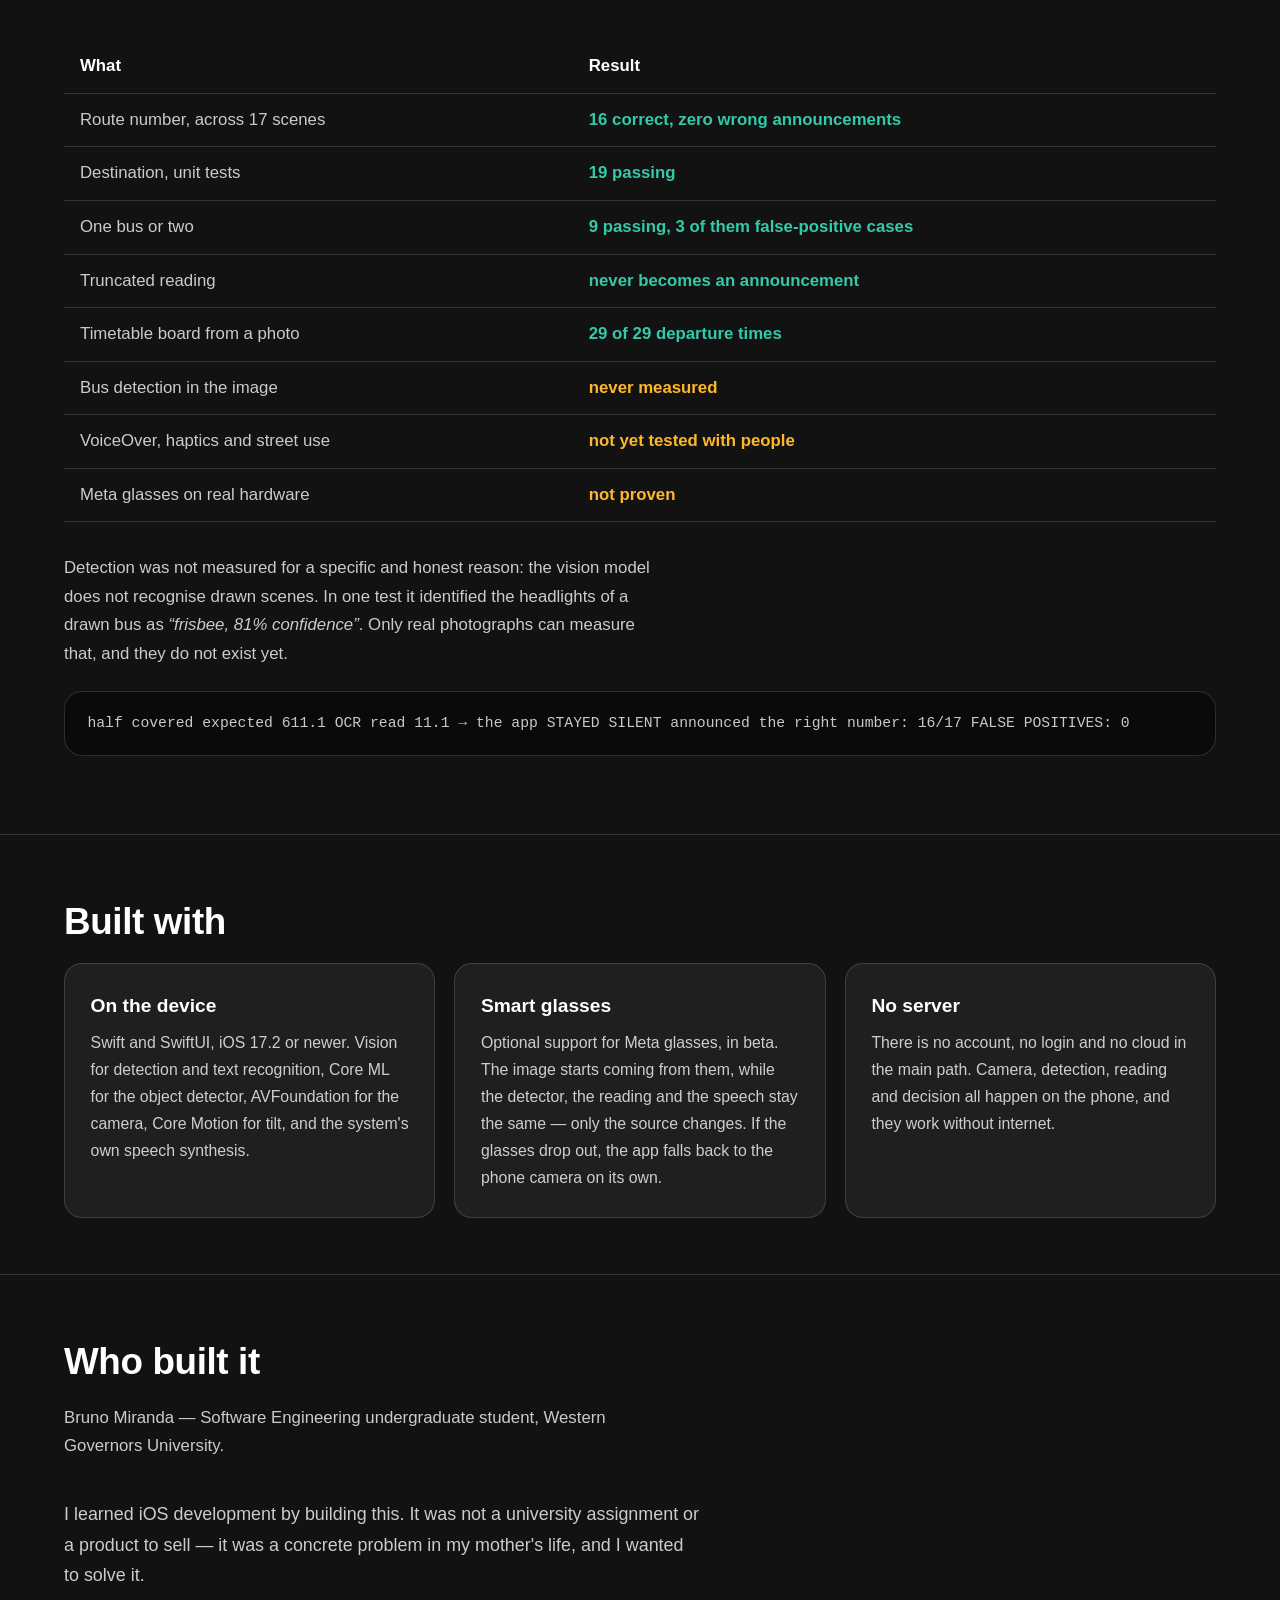
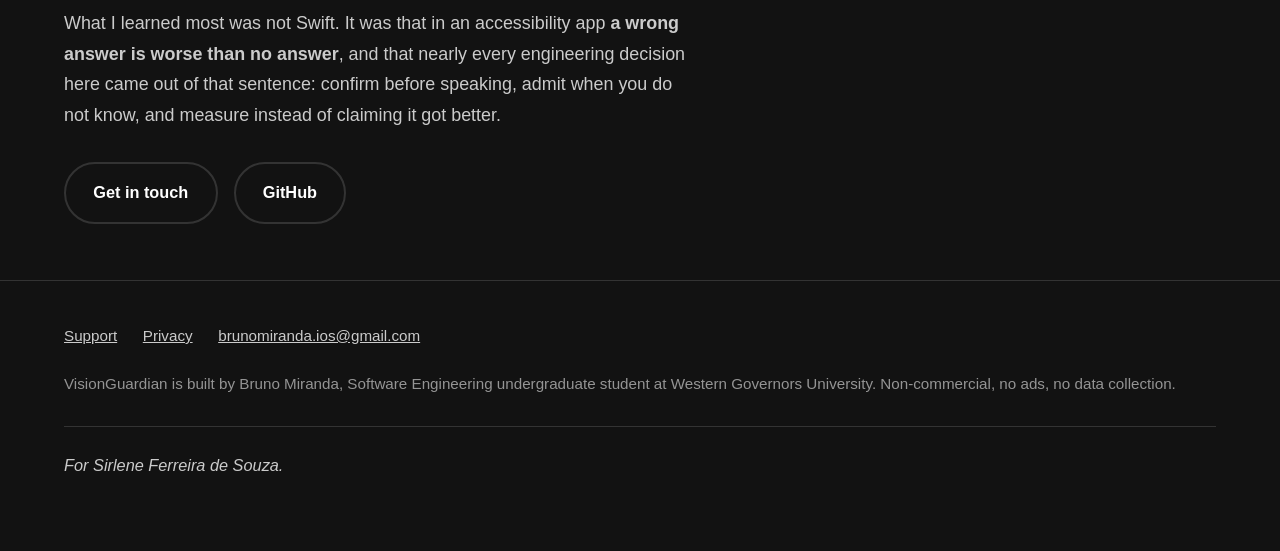
==== commit 635faa29: "Add files via upload" ====
--- a/index.html
+++ b/index.html
@@ -134,7 +134,7 @@
           </p>
         </li>
         <li class="cartao">
-          <h3><span class="marcador m-azul" aria-hidden="true"></span> Caminhada Segura</h3>
+          <h3 data-en="&lt;span class=&quot;marcador m-azul&quot; aria-hidden=&quot;true&quot;&gt;&lt;/span&gt; Safe Walk"><span class="marcador m-azul" aria-hidden="true"></span> Caminhada Segura</h3>
           <p class="papel" data-en="Obstacles and drop-offs">Obstáculos e desníveis</p>
           <p data-en="Warns about stairs going up, stairs going down, single steps and head-height obstacles. It uses the depth sensor to measure the slope of the ground — and when it cannot measure, it admits it does not know the direction instead of guessing.">
             Avisa de escada subindo, escada descendo, degrau e
@@ -145,7 +145,7 @@
           </p>
         </li>
         <li class="cartao">
-          <h3><span class="marcador m-verde" aria-hidden="true"></span> Como Eu Estou</h3>
+          <h3 data-en="&lt;span class=&quot;marcador m-verde&quot; aria-hidden=&quot;true&quot;&gt;&lt;/span&gt; How Do I Look?"><span class="marcador m-verde" aria-hidden="true"></span> Como Eu Estou</h3>
           <p class="papel" data-en="Mirror">Espelho</p>
           <p data-en="Look in the mirror and ask. It describes hair, clothes and make-up — &lt;strong&gt;without complimenting&lt;/strong&gt;. A device that says “you look great” to someone who cannot verify it is not being kind, it is being useless.">
             Olha no espelho e pergunta. Descreve cabelo, roupa e
@@ -155,7 +155,7 @@
           </p>
         </li>
         <li class="cartao">
-          <h3><span class="marcador m-ambar" aria-hidden="true"></span> Descreva a Pessoa</h3>
+          <h3 data-en="&lt;span class=&quot;marcador m-ambar&quot; aria-hidden=&quot;true&quot;&gt;&lt;/span&gt; Describe the Person"><span class="marcador m-ambar" aria-hidden="true"></span> Descreva a Pessoa</h3>
           <p class="papel" data-en="Who is ahead">Quem está à frente</p>
           <p data-en="Says approximate height, skin tone, hair and clothing. It describes what it sees, and stays quiet about whatever it could not see clearly.">
             Diz altura aproximada, tom de pele, cabelo e roupa.
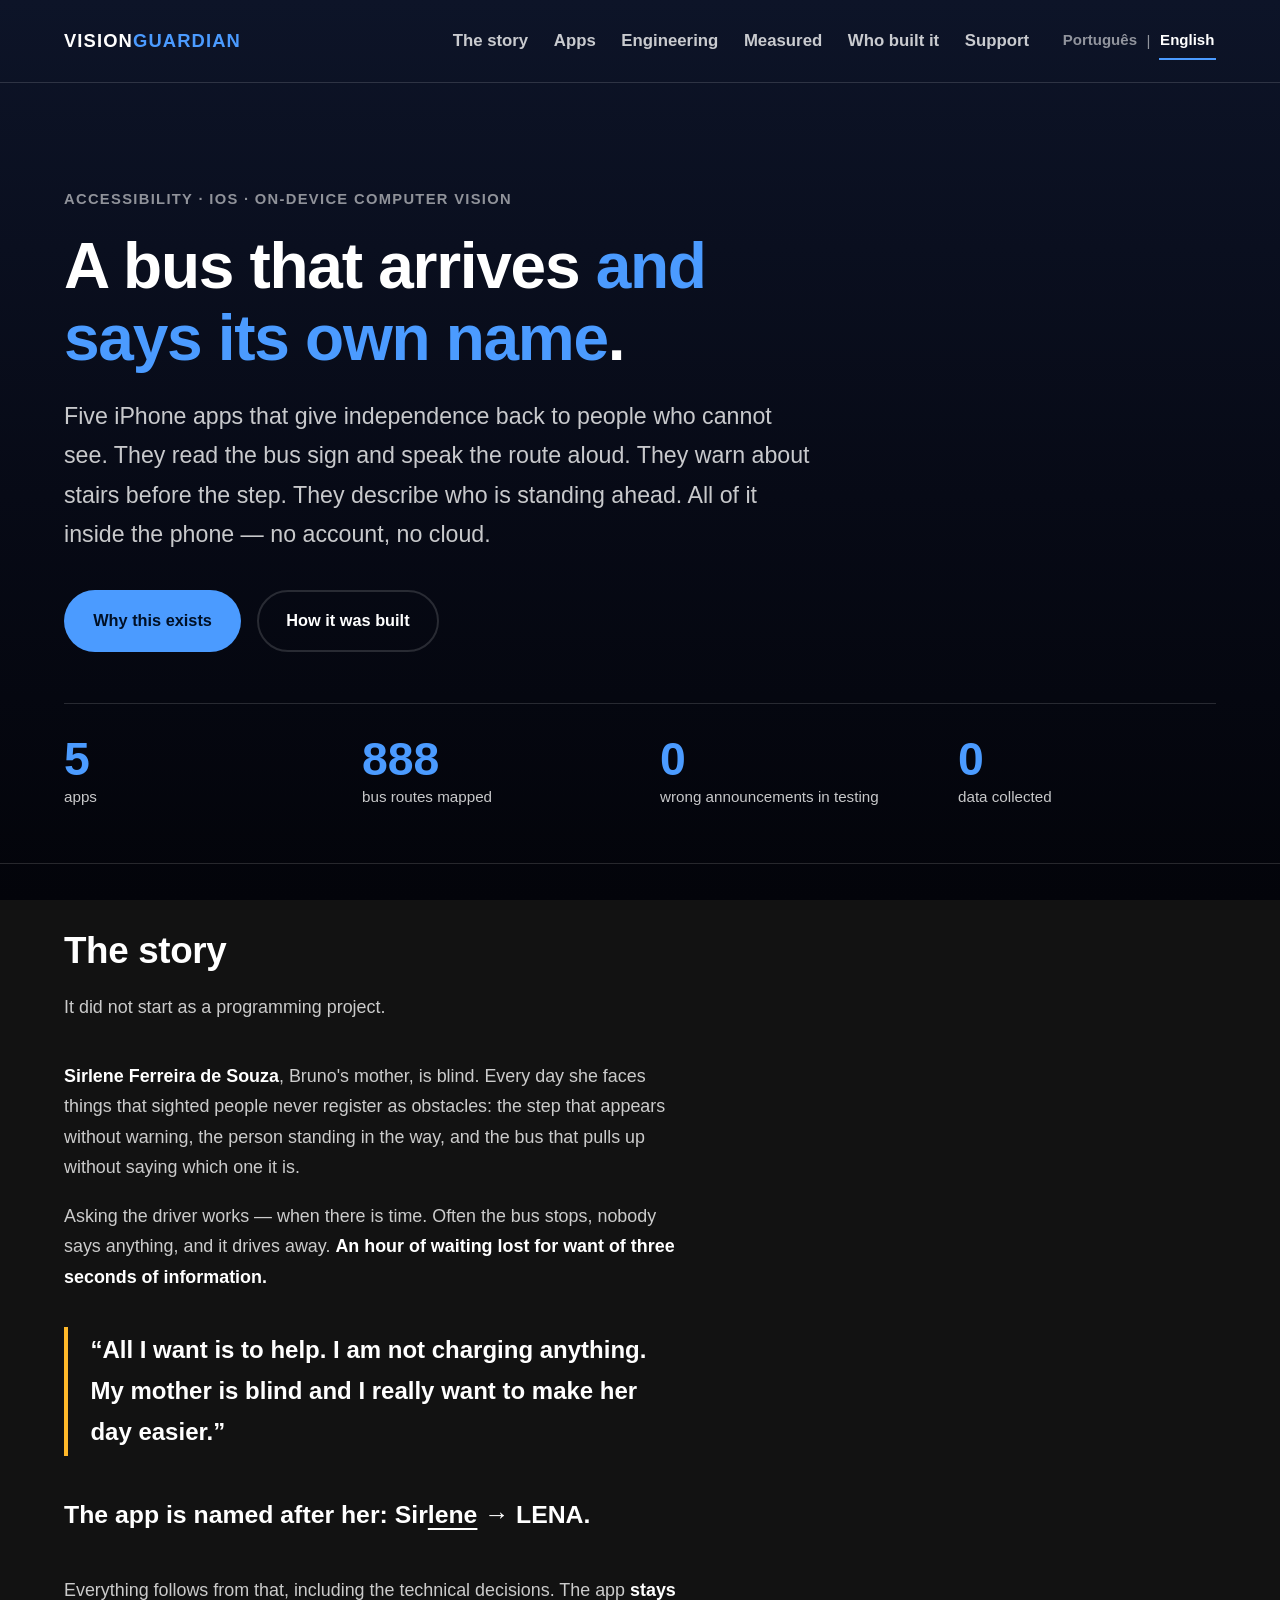
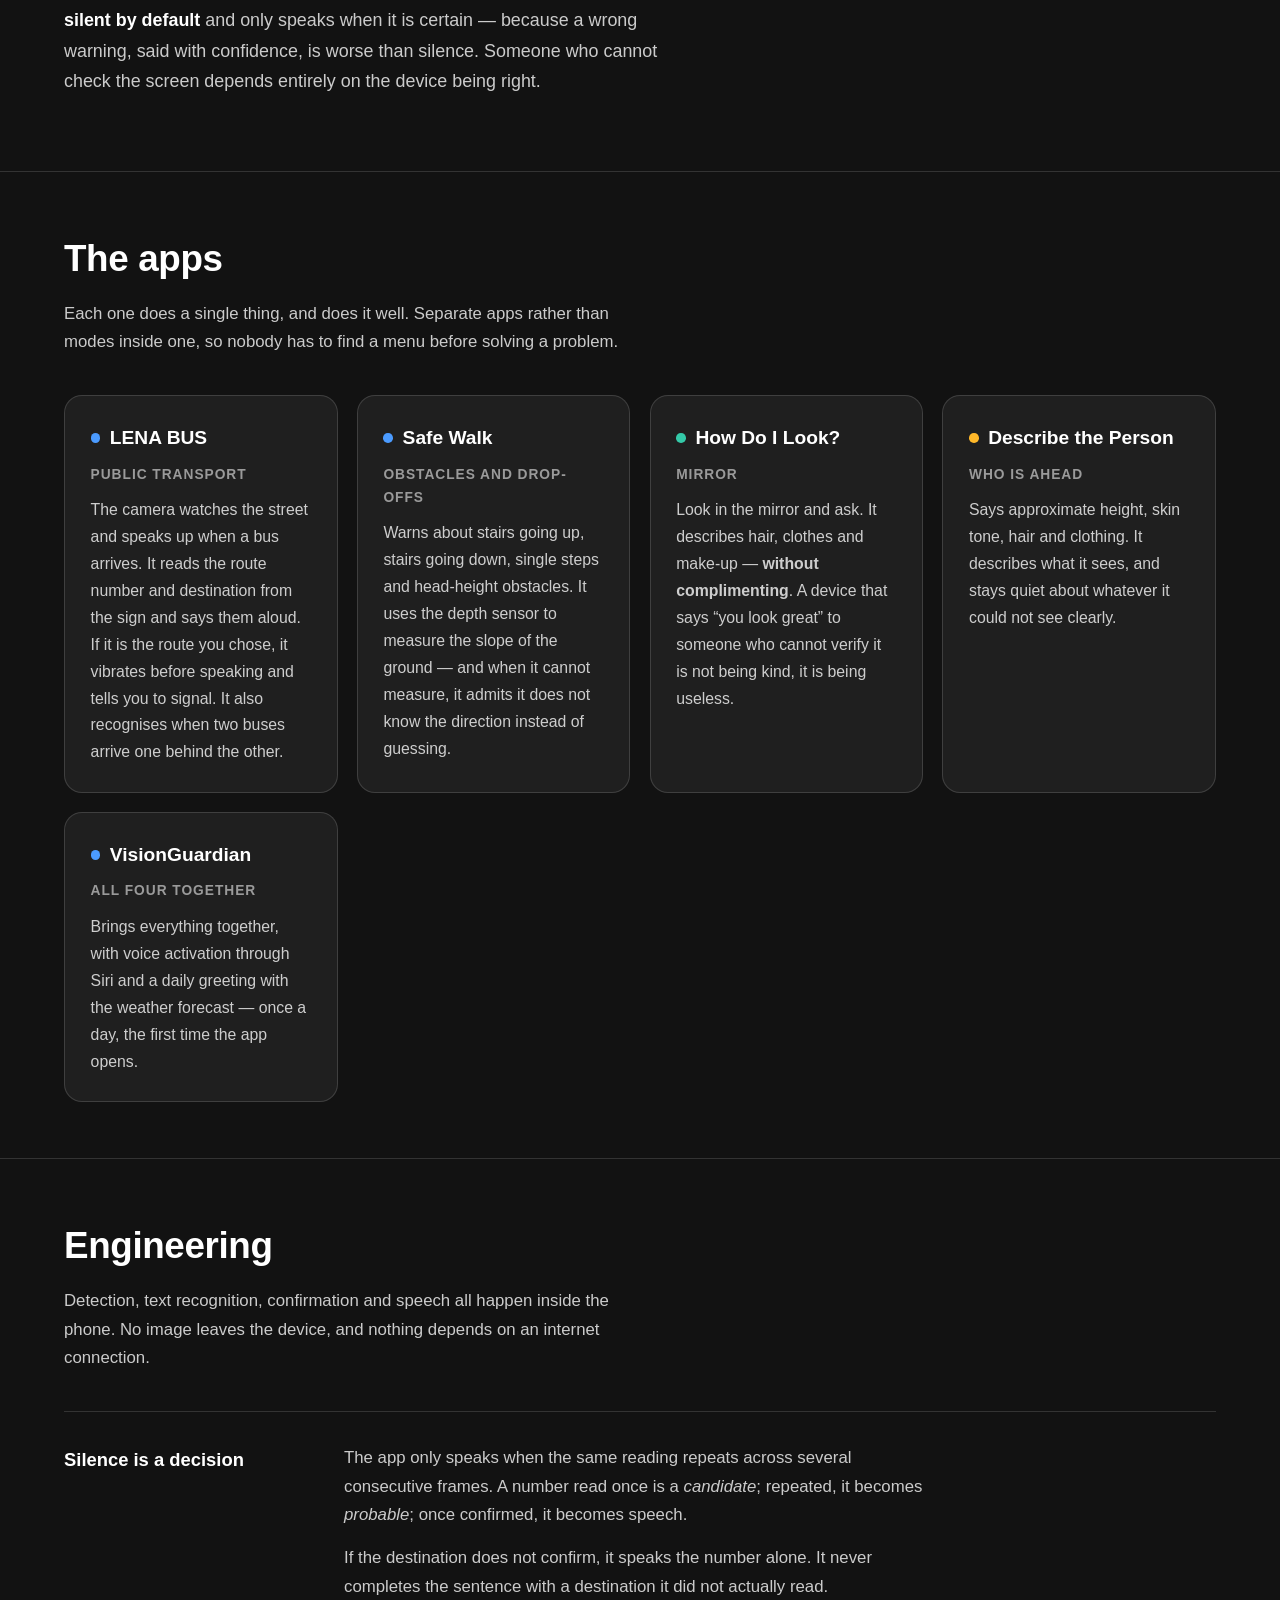
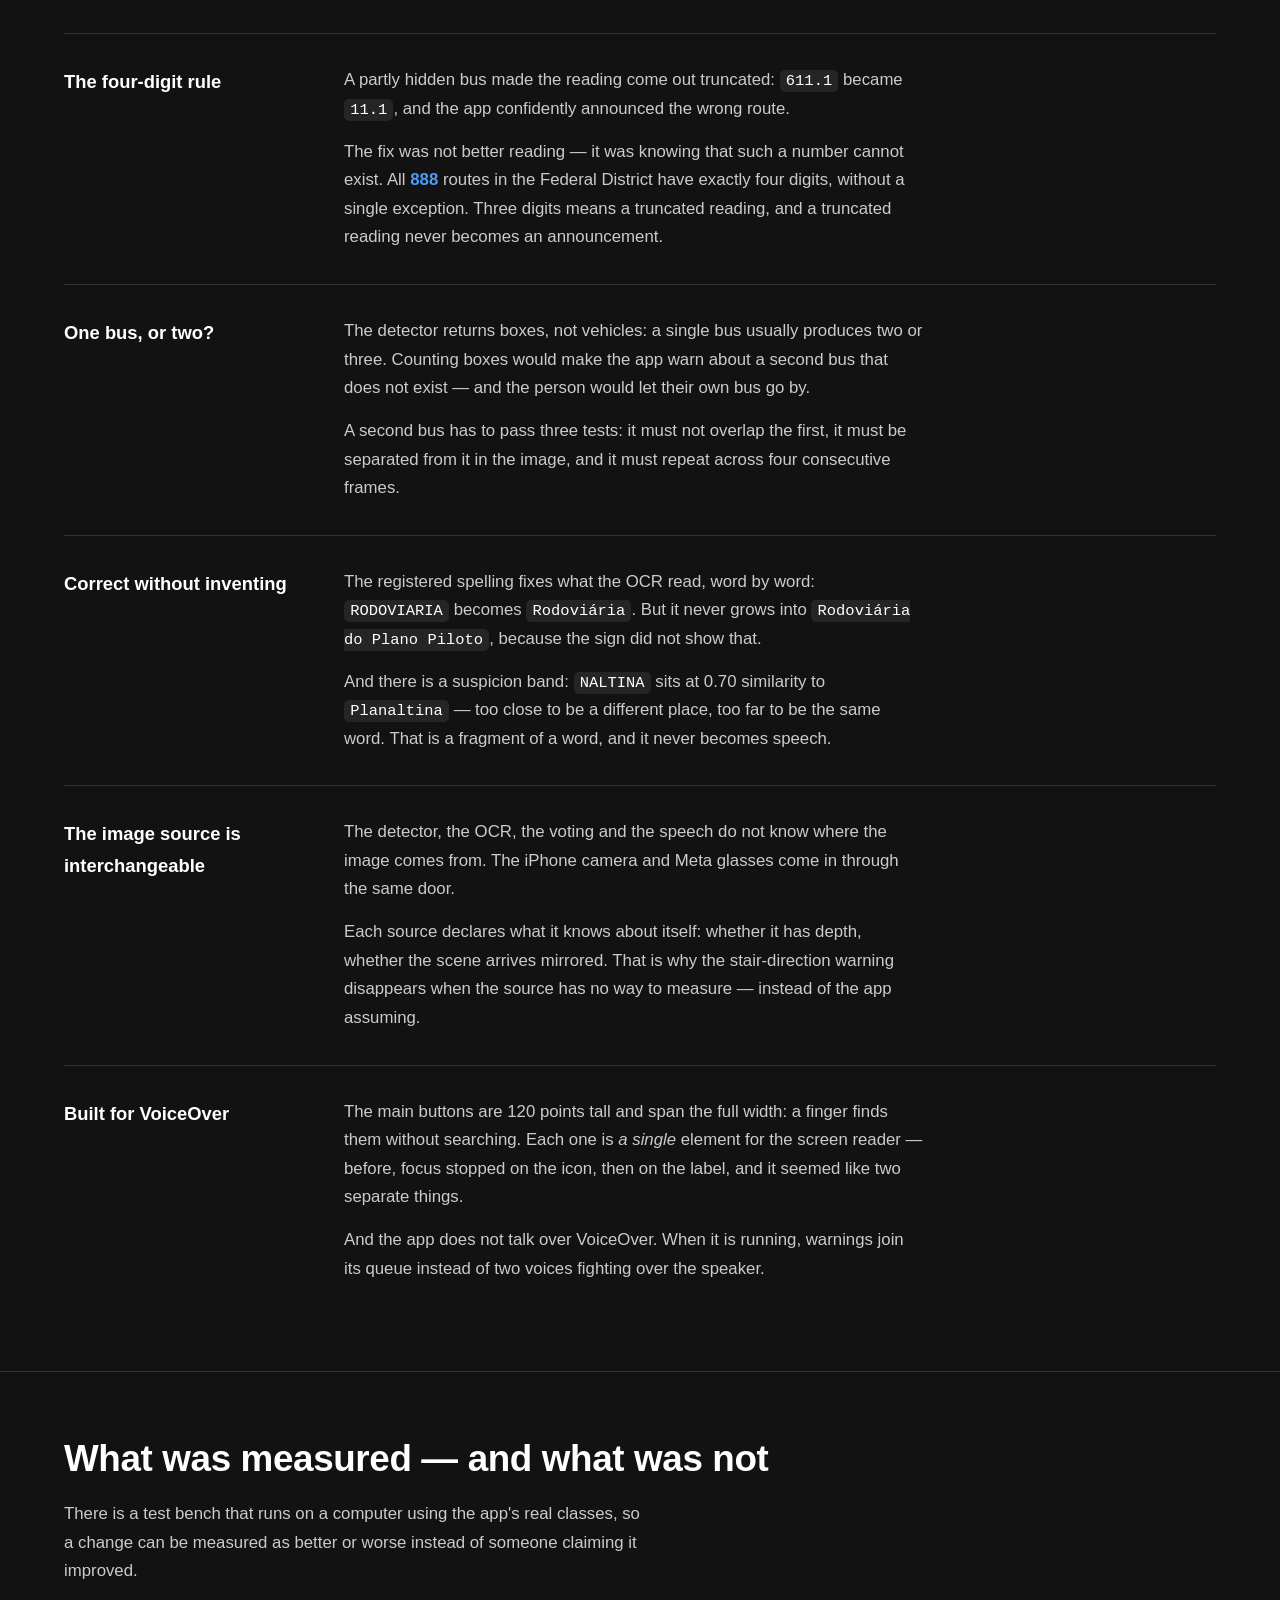
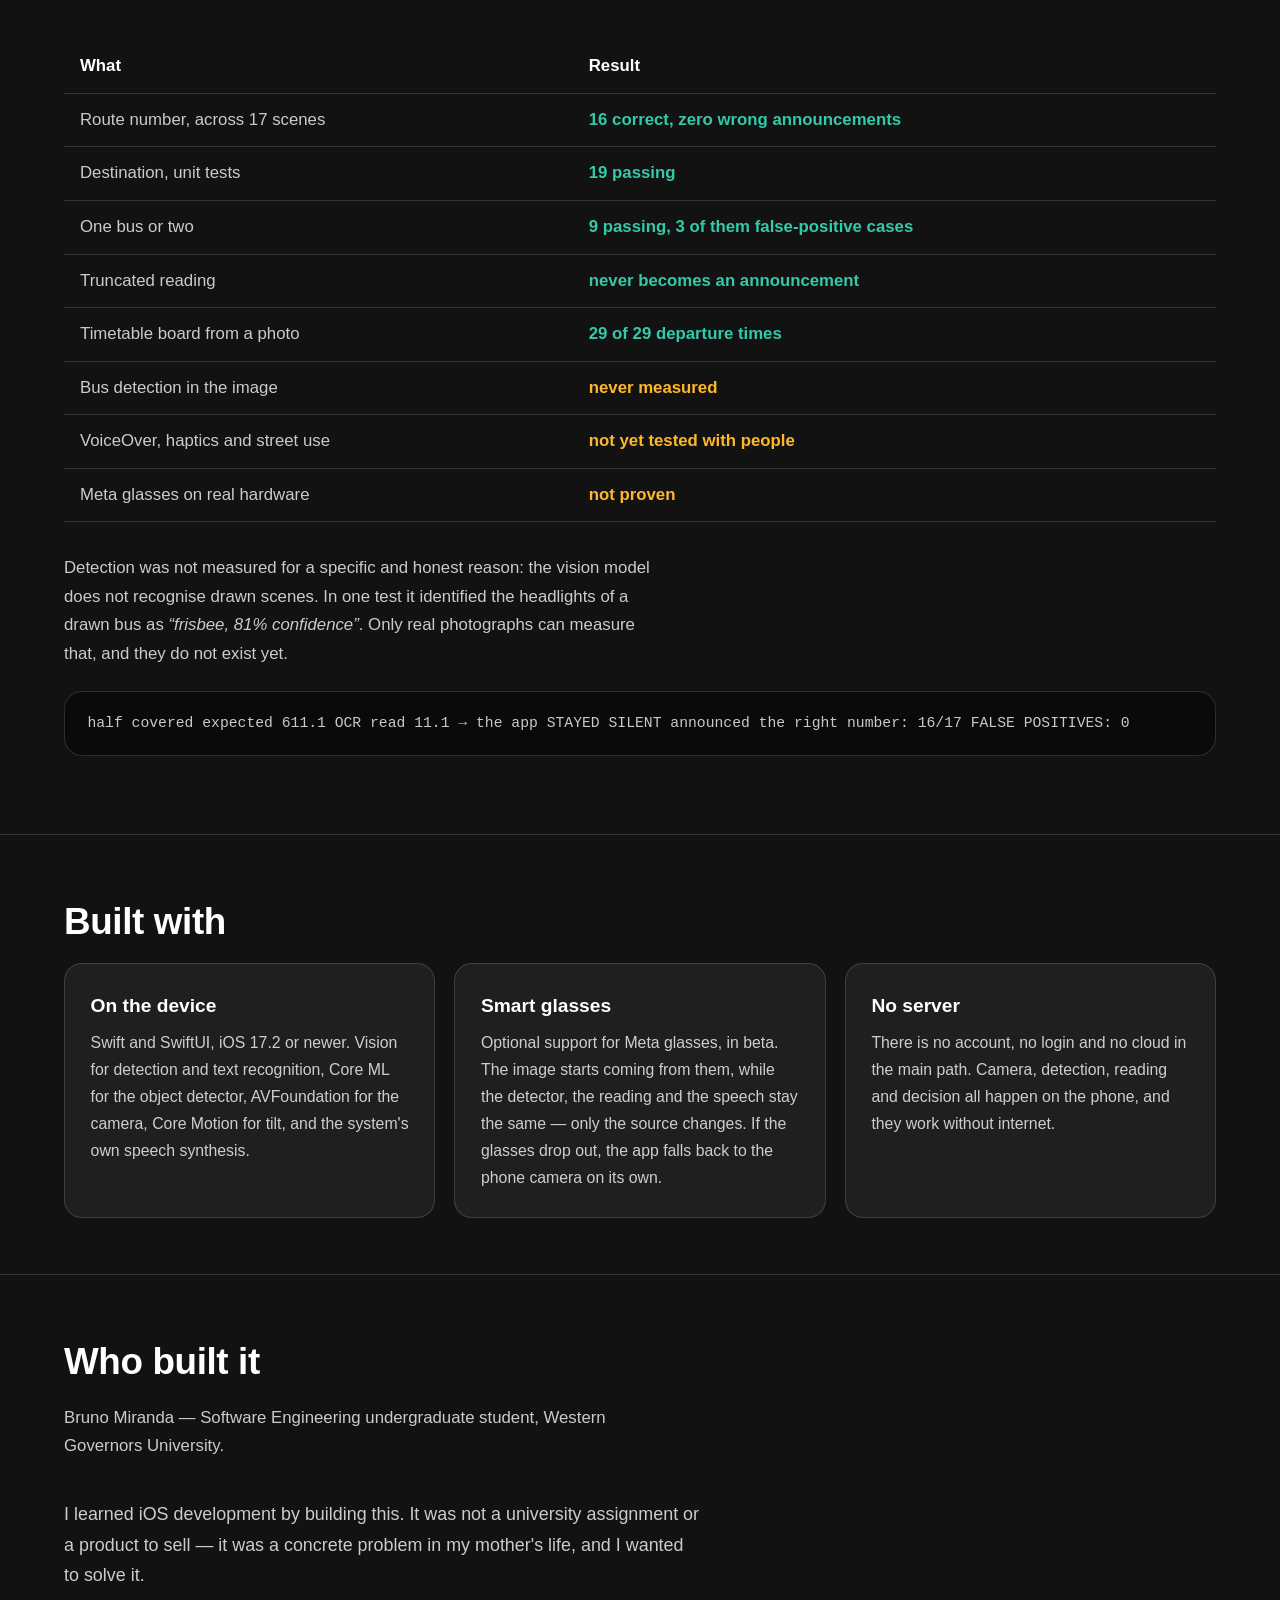
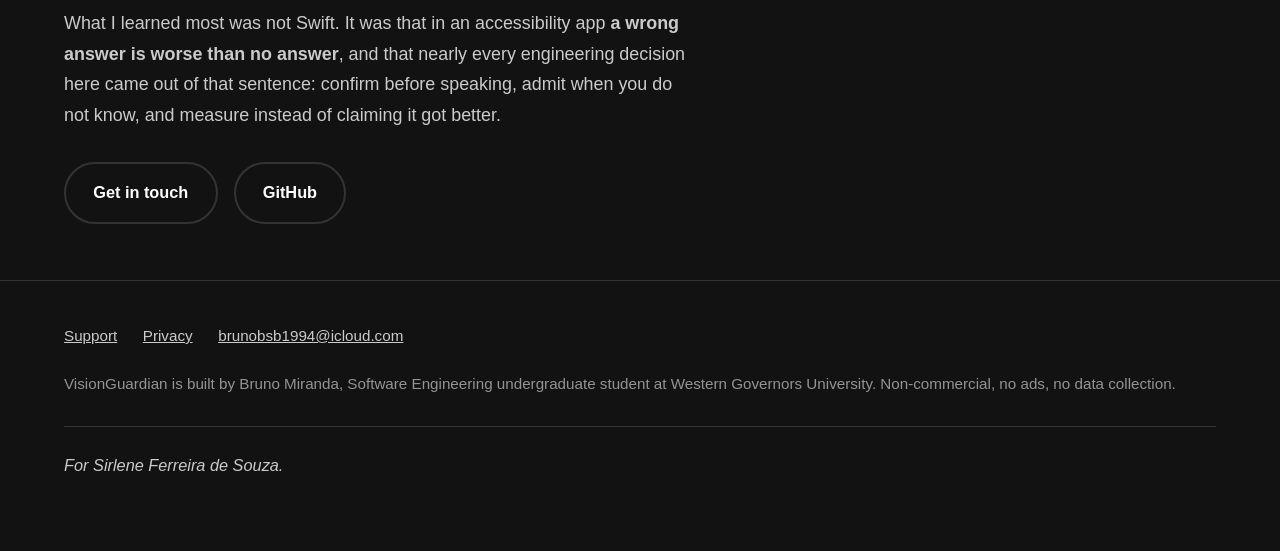
==== commit 013e69cb: "Add files via upload" ====
--- a/index.html
+++ b/index.html
@@ -409,7 +409,7 @@
       </p>
 
       <div class="botoes" style="margin-top:2rem;">
-        <a class="botao botao-vazio" href="mailto:brunomiranda.ios@gmail.com" data-en="Get in touch">Falar comigo</a>
+        <a class="botao botao-vazio" href="mailto:brunobsb1994@icloud.com" data-en="Get in touch">Falar comigo</a>
         <a class="botao botao-vazio" href="https://github.com/brunobsbjj-png">GitHub</a>
       </div>
     </div>
@@ -422,7 +422,7 @@
     <ul>
       <li><a href="suporte.html" data-en="Support">Suporte</a></li>
       <li><a href="privacy.html" data-en="Privacy">Privacidade</a></li>
-      <li><a href="mailto:brunomiranda.ios@gmail.com">brunomiranda.ios@gmail.com</a></li>
+      <li><a href="mailto:brunobsb1994@icloud.com">brunobsb1994@icloud.com</a></li>
     </ul>
     <p data-en="VisionGuardian is built by Bruno Miranda, Software Engineering undergraduate student at Western Governors University. Non-commercial, no ads, no data collection.">
       VisionGuardian é feito por Bruno Miranda, estudante de
